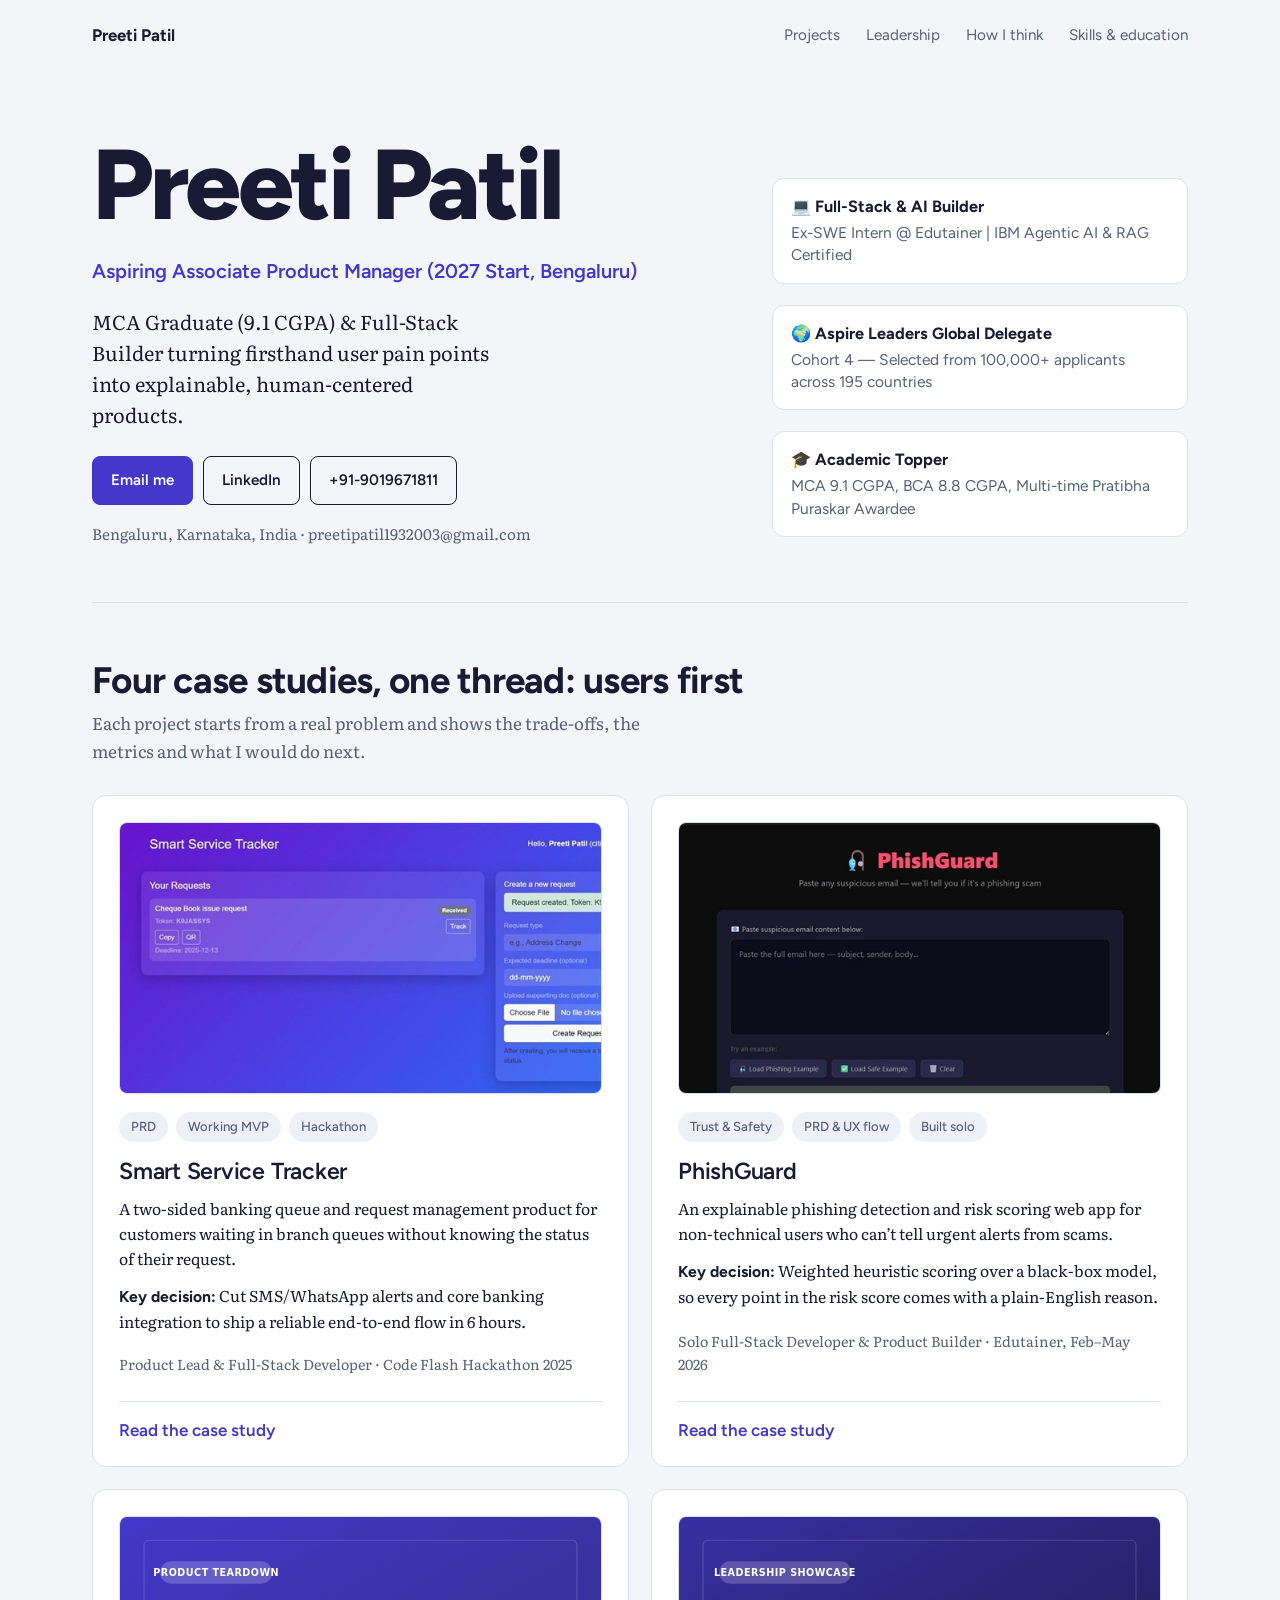
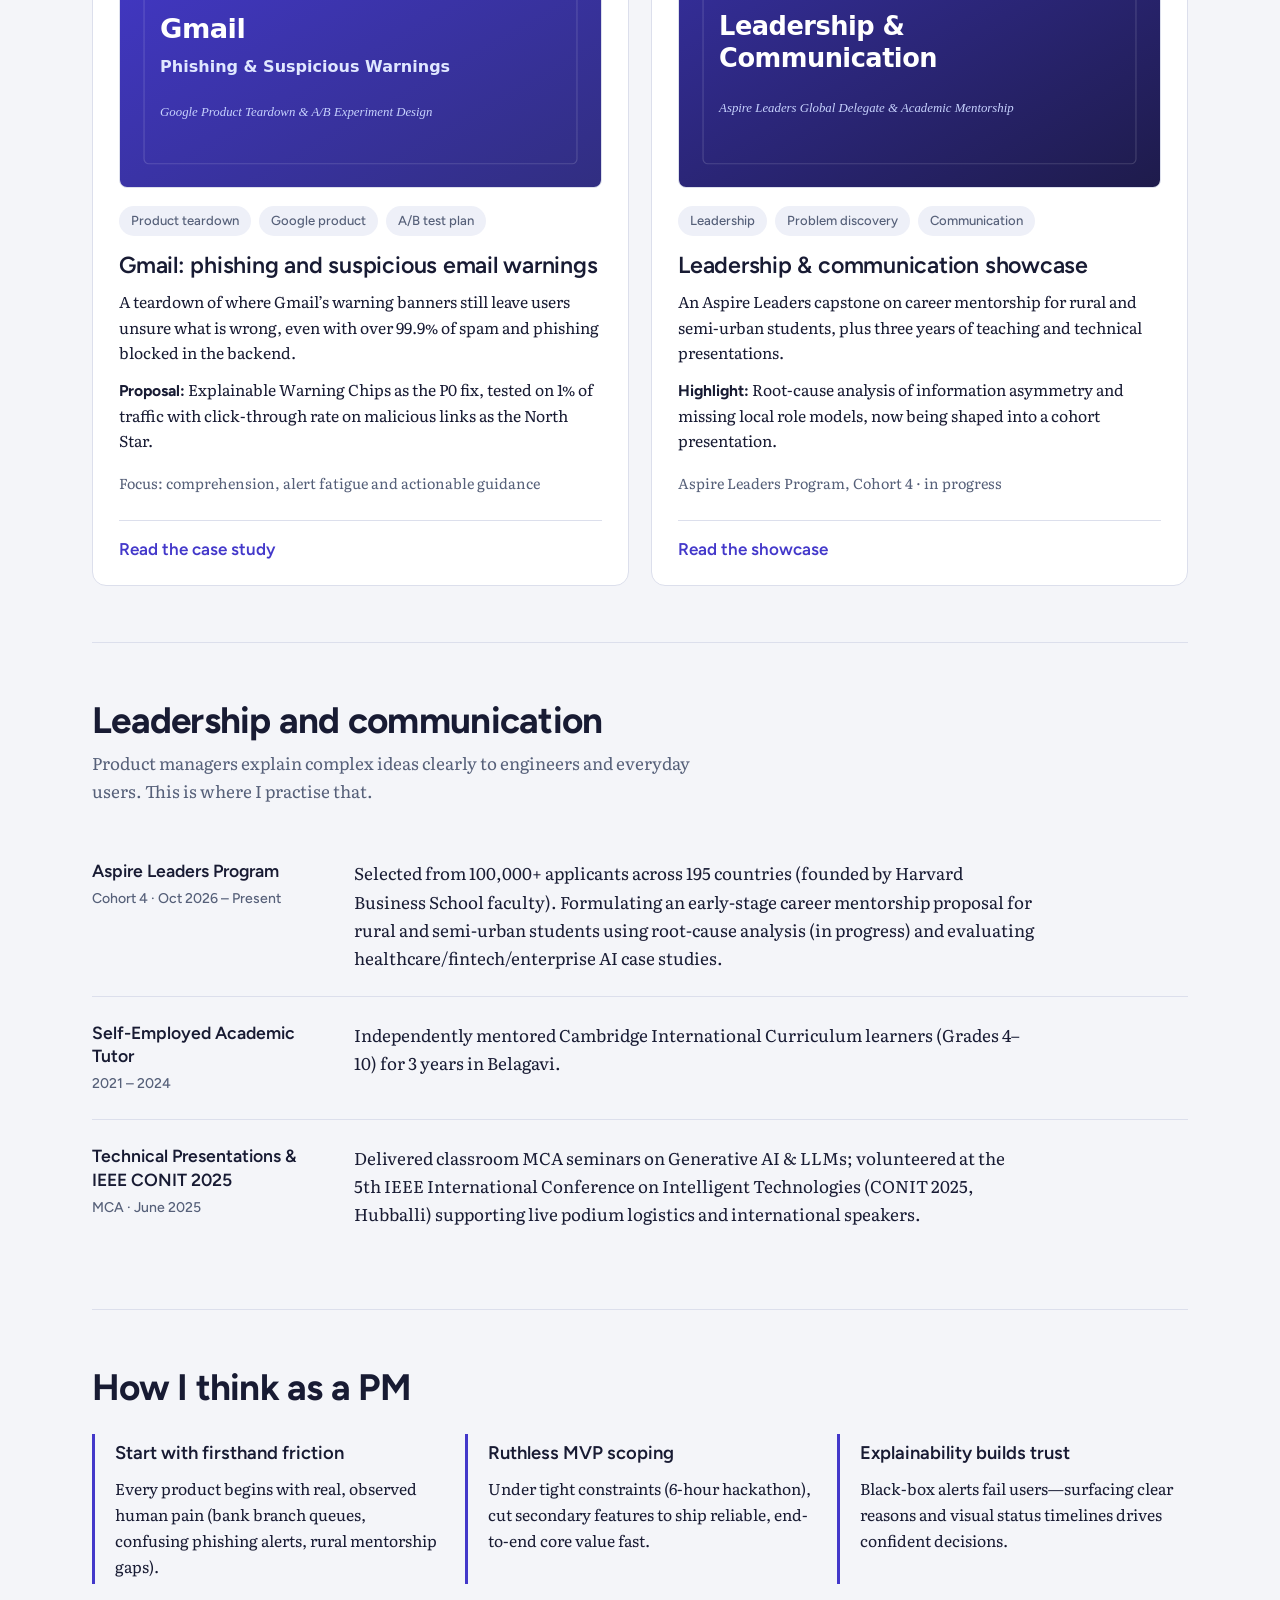
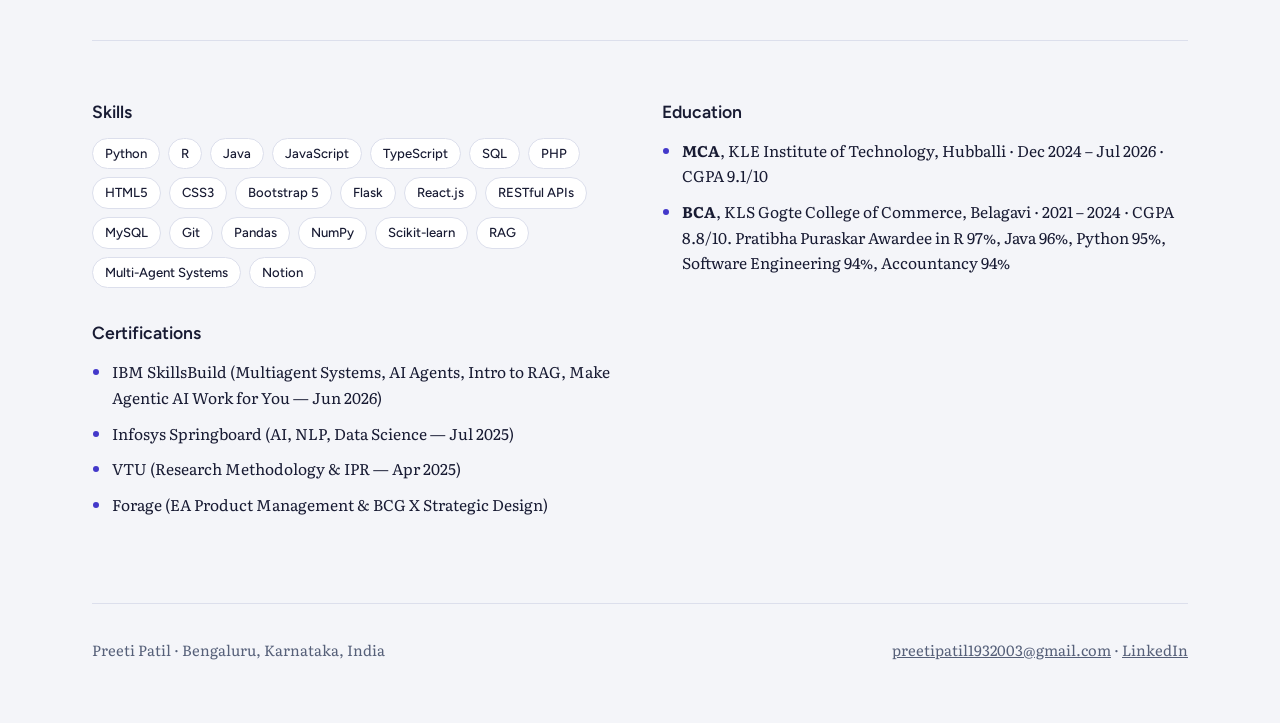
==== index.html @ bbb874c3 "Initial commit: Preeti Patil portfolio multi-page website" ====
<!DOCTYPE html>
<html lang="en">
<head>
<meta charset="utf-8">
<meta name="viewport" content="width=device-width, initial-scale=1, viewport-fit=cover">
<title>Preeti Patil | Associate Product Manager Portfolio</title>
<link rel="icon" type="image/svg+xml" href="favicon.svg">
<meta name="description" content="MCA Graduate (9.1 CGPA) &amp; Full-Stack Builder turning firsthand user pain points into explainable, human-centered products.">
<meta property="og:title" content="Preeti Patil | Associate Product Manager Portfolio">
<meta property="og:description" content="MCA Graduate (9.1 CGPA) &amp; Full-Stack Builder turning firsthand user pain points into explainable, human-centered products.">
<meta property="og:type" content="website">
<meta property="og:image" content="images/card-sst.jpg">
<meta name="twitter:card" content="summary_large_image">
<meta name="twitter:title" content="Preeti Patil | Associate Product Manager Portfolio">
<meta name="twitter:description" content="MCA Graduate (9.1 CGPA) &amp; Full-Stack Builder turning firsthand user pain points into explainable, human-centered products.">
<meta name="twitter:image" content="images/card-sst.jpg">
<link rel="preconnect" href="https://fonts.googleapis.com">
<link rel="preconnect" href="https://fonts.gstatic.com" crossorigin>
<link href="https://fonts.googleapis.com/css2?family=Figtree:wght@400;500;600;700;800&family=Literata:ital,opsz,wght@0,7..72,400;0,7..72,600;1,7..72,400&display=swap" rel="stylesheet">
<link rel="stylesheet" href="style.css">
</head>
<body>
<div class="w">
  <div class="bar">
    <b>Preeti Patil</b>
    <button class="menu-toggle" aria-label="Toggle navigation menu" aria-expanded="false">☰</button>
    <nav aria-label="Primary">
      <a href="#projects">Projects</a>
      <a href="#leadership">Leadership</a>
      <a href="#approach">How I think</a>
      <a href="#about">Skills &amp; education</a>
    </nav>
  </div>

  <header class="hero">
    <div>
      <h1>Preeti Patil</h1>
      <p class="role">Aspiring Associate Product Manager (2027 Start, Bengaluru)</p>
      <p class="vp">MCA Graduate (9.1 CGPA) &amp; Full-Stack Builder turning firsthand user pain points into explainable, human-centered products.</p>
      <div class="contact">
        <a class="btn main" href="mailto:preetipatil1932003@gmail.com">Email me</a>
        <a class="btn" href="https://www.linkedin.com/in/preetipatil193/" target="_blank" rel="noopener">LinkedIn</a>
        <a class="btn" href="tel:+919019671811">+91-9019671811</a>
      </div>
      <p class="loc">Bengaluru, Karnataka, India · preetipatil1932003@gmail.com</p>
    </div>
    <ul class="pills">
      <li class="pill"><b>💻 Full-Stack &amp; AI Builder</b><span>Ex-SWE Intern @ Edutainer | IBM Agentic AI &amp; RAG Certified</span></li>
      <li class="pill"><b>🌍 Aspire Leaders Global Delegate</b><span>Cohort 4 — Selected from 100,000+ applicants across 195 countries</span></li>
      <li class="pill"><b>🎓 Academic Topper</b><span>MCA 9.1 CGPA, BCA 8.8 CGPA, Multi-time Pratibha Puraskar Awardee</span></li>
    </ul>
  </header>

  <section id="projects">
    <h2>Four case studies, one thread: users first</h2>
    <p class="lede">Each project starts from a real problem and shows the trade-offs, the metrics and what I would do next.</p>
    <div class="grid">
      <a class="card" href="smart-service-tracker.html">
        <div class="card-thumb"><img src="images/card-sst.jpg" alt="Smart Service Tracker customer dashboard showing the request list and the create new request form" loading="lazy"></div>
        <div class="tags"><span class="chip">PRD</span><span class="chip">Working MVP</span><span class="chip">Hackathon</span></div>
        <h3>Smart Service Tracker</h3>
        <p>A two-sided banking queue and request management product for customers waiting in branch queues without knowing the status of their request.</p>
        <p><span class="k">Key decision:</span> Cut SMS/WhatsApp alerts and core banking integration to ship a reliable end-to-end flow in 6 hours.</p>
        <p class="meta">Product Lead &amp; Full-Stack Developer · Code Flash Hackathon 2025</p>
        <span class="go">Read the case study</span>
      </a>
      <a class="card" href="phishguard.html">
        <div class="card-thumb"><img src="images/card-phishguard.jpg" alt="PhishGuard with a phishing email pasted in" loading="lazy"></div>
        <div class="tags"><span class="chip">Trust &amp; Safety</span><span class="chip">PRD &amp; UX flow</span><span class="chip">Built solo</span></div>
        <h3>PhishGuard</h3>
        <p>An explainable phishing detection and risk scoring web app for non-technical users who can’t tell urgent alerts from scams.</p>
        <p><span class="k">Key decision:</span> Weighted heuristic scoring over a black-box model, so every point in the risk score comes with a plain-English reason.</p>
        <p class="meta">Solo Full-Stack Developer &amp; Product Builder · Edutainer, Feb–May 2026</p>
        <span class="go">Read the case study</span>
      </a>
      <a class="card" href="gmail-teardown.html">
        <div class="card-thumb"><img src="images/card-gmail.svg" alt="Gmail: phishing and suspicious email warnings" loading="lazy"></div>
        <div class="tags"><span class="chip">Product teardown</span><span class="chip">Google product</span><span class="chip">A/B test plan</span></div>
        <h3>Gmail: phishing and suspicious email warnings</h3>
        <p>A teardown of where Gmail’s warning banners still leave users unsure what is wrong, even with over 99.9% of spam and phishing blocked in the backend.</p>
        <p><span class="k">Proposal:</span> Explainable Warning Chips as the P0 fix, tested on 1% of traffic with click-through rate on malicious links as the North Star.</p>
        <p class="meta">Focus: comprehension, alert fatigue and actionable guidance</p>
        <span class="go">Read the case study</span>
      </a>
      <a class="card" href="leadership.html">
        <div class="card-thumb"><img src="images/card-leadership.svg" alt="Leadership &amp; communication showcase" loading="lazy"></div>
        <div class="tags"><span class="chip">Leadership</span><span class="chip">Problem discovery</span><span class="chip">Communication</span></div>
        <h3>Leadership &amp; communication showcase</h3>
        <p>An Aspire Leaders capstone on career mentorship for rural and semi-urban students, plus three years of teaching and technical presentations.</p>
        <p><span class="k">Highlight:</span> Root-cause analysis of information asymmetry and missing local role models, now being shaped into a cohort presentation.</p>
        <p class="meta">Aspire Leaders Program, Cohort 4 · in progress</p>
        <span class="go">Read the showcase</span>
      </a>
    </div>
  </section>

  <section id="leadership">
    <h2>Leadership and communication</h2>
    <p class="lede">Product managers explain complex ideas clearly to engineers and everyday users. This is where I practise that.</p>
    <div class="lead">
      <div><div><h3>Aspire Leaders Program</h3><small>Cohort 4 · Oct 2026 – Present</small></div>
        <p>Selected from 100,000+ applicants across 195 countries (founded by Harvard Business School faculty). Formulating an early-stage career mentorship proposal for rural and semi-urban students using root-cause analysis (in progress) and evaluating healthcare/fintech/enterprise AI case studies.</p></div>
      <div><div><h3>Self-Employed Academic Tutor</h3><small>2021 – 2024</small></div>
        <p>Independently mentored Cambridge International Curriculum learners (Grades 4–10) for 3 years in Belagavi.</p></div>
      <div><div><h3>Technical Presentations &amp; IEEE CONIT 2025</h3><small>MCA · June 2025</small></div>
        <p>Delivered classroom MCA seminars on Generative AI &amp; LLMs; volunteered at the 5th IEEE International Conference on Intelligent Technologies (CONIT 2025, Hubballi) supporting live podium logistics and international speakers.</p></div>
    </div>
  </section>

  <section id="approach">
    <h2>How I think as a PM</h2>
    <div class="three">
      <div><h3>Start with firsthand friction</h3><p>Every product begins with real, observed human pain (bank branch queues, confusing phishing alerts, rural mentorship gaps).</p></div>
      <div><h3>Ruthless MVP scoping</h3><p>Under tight constraints (6-hour hackathon), cut secondary features to ship reliable, end-to-end core value fast.</p></div>
      <div><h3>Explainability builds trust</h3><p>Black-box alerts fail users—surfacing clear reasons and visual status timelines drives confident decisions.</p></div>
    </div>
  </section>

  <section id="about">
    <div class="foot">
      <div>
        <h3>Skills</h3>
        <div class="chips">
          <span class="chip">Python</span><span class="chip">R</span><span class="chip">Java</span><span class="chip">JavaScript</span><span class="chip">TypeScript</span><span class="chip">SQL</span><span class="chip">PHP</span><span class="chip">HTML5</span><span class="chip">CSS3</span><span class="chip">Bootstrap 5</span><span class="chip">Flask</span><span class="chip">React.js</span><span class="chip">RESTful APIs</span><span class="chip">MySQL</span><span class="chip">Git</span><span class="chip">Pandas</span><span class="chip">NumPy</span><span class="chip">Scikit-learn</span><span class="chip">RAG</span><span class="chip">Multi-Agent Systems</span><span class="chip">Notion</span>
        </div>
        <h3>Certifications</h3>
        <ul>
          <li>IBM SkillsBuild (Multiagent Systems, AI Agents, Intro to RAG, Make Agentic AI Work for You — Jun 2026)</li>
          <li>Infosys Springboard (AI, NLP, Data Science — Jul 2025)</li>
          <li>VTU (Research Methodology &amp; IPR — Apr 2025)</li>
          <li>Forage (EA Product Management &amp; BCG X Strategic Design)</li>
        </ul>
      </div>
      <div>
        <h3>Education</h3>
        <ul>
          <li><b>MCA</b>, KLE Institute of Technology, Hubballi · Dec 2024 – Jul 2026 · CGPA 9.1/10</li>
          <li><b>BCA</b>, KLS Gogte College of Commerce, Belagavi · 2021 – 2024 · CGPA 8.8/10. Pratibha Puraskar Awardee in R 97%, Java 96%, Python 95%, Software Engineering 94%, Accountancy 94%</li>
        </ul>
      </div>
    </div>
  </section>

  <div class="end"><span>Preeti Patil · Bengaluru, Karnataka, India</span><span><a href="mailto:preetipatil1932003@gmail.com">preetipatil1932003@gmail.com</a> · <a href="https://www.linkedin.com/in/preetipatil193/" target="_blank" rel="noopener">LinkedIn</a></span></div>
</div>

<script src="script.js"></script>
</body>
</html>
---- style.css ----
/* ==========================================================================
   Preeti Patil - Portfolio Shared Stylesheet
   Fonts: Figtree (sans-serif) & Literata (serif)
   Themes: Light & Dark mode via CSS variables & prefers-color-scheme
   ========================================================================== */

:root {
  --bg: #F4F5F9;
  --surface: #FFFFFF;
  --ink: #181B33;
  --muted: #566079;
  --line: #DCDFEC;
  --accent: #4338CA;
  --accent-soft: #E8E7FA;
  --accent-ink: #FFFFFF;
  --chip: #EEF0F8;
  --ship: #0E7A4F;
  --cut: #9A5B00;
  box-sizing: border-box;
  padding-top: env(safe-area-inset-top, 0px);
  padding-bottom: env(safe-area-inset-bottom, 0px);
}

@media (prefers-color-scheme: dark) {
  :root:not([data-theme="light"]) {
    --bg: #11121B;
    --surface: #1A1C2A;
    --ink: #ECEDF6;
    --muted: #A3A9C2;
    --line: #2D3045;
    --accent: #A5A0FF;
    --accent-soft: #2A2850;
    --accent-ink: #14152A;
    --chip: #252738;
    --ship: #5BD6A0;
    --cut: #F0B25A;
    color-scheme: dark;
  }
}

:root[data-theme="dark"] {
  --bg: #11121B;
  --surface: #1A1C2A;
  --ink: #ECEDF6;
  --muted: #A3A9C2;
  --line: #2D3045;
  --accent: #A5A0FF;
  --accent-soft: #2A2850;
  --accent-ink: #14152A;
  --chip: #252738;
  --ship: #5BD6A0;
  --cut: #F0B25A;
  color-scheme: dark;
}

html {
  scroll-behavior: smooth;
  scroll-padding-top: calc(44px + env(safe-area-inset-top, 0px));
}

*, *::before, *::after {
  box-sizing: inherit;
}

body {
  margin: 0;
  background: var(--bg);
  color: var(--ink);
  font-family: Literata, Georgia, "Times New Roman", serif;
  font-size: 17px;
  line-height: 1.65;
}

a {
  color: var(--accent);
}

:focus-visible {
  outline: 3px solid var(--accent);
  outline-offset: 3px;
  border-radius: 4px;
}

h1, h2, h3, nav, .pill, .btn, .chip, .go, .k, .sans, .sans-label, .bar b, .top-bar b, .project-nav {
  font-family: Figtree, "Segoe UI", Helvetica, Arial, sans-serif;
}

/* ==========================================================================
   Home Page Layout (.w) & Case Study Layout (.wrap)
   ========================================================================== */
.w {
  max-width: 1160px;
  margin: 0 auto;
  padding: 0 32px;
}

.wrap {
  max-width: 1200px;
  margin: 0 auto;
  padding: 40px 36px 100px;
}

/* Top Navigation Bar */
.bar, .top-bar {
  display: flex;
  align-items: center;
  justify-content: space-between;
  gap: 16px;
  padding: 22px 0;
  position: relative;
}

.top-bar {
  border-bottom: 1px solid var(--line);
  margin-bottom: 34px;
  padding-bottom: 18px;
}

.bar b, .top-bar b {
  font-weight: 700;
  font-size: 1.05rem;
}

.bar b a, .top-bar b a {
  text-decoration: none;
  color: var(--ink);
}

.bar nav, .top-bar nav {
  display: flex;
  align-items: center;
  gap: 26px;
  font-size: .95rem;
}

.bar nav a, .top-bar nav a {
  text-decoration: none;
  color: var(--muted);
  transition: color .15s ease;
}

.bar nav a:hover, .top-bar nav a:hover {
  color: var(--ink);
}

.back-link {
  display: inline-flex;
  align-items: center;
  gap: 6px;
  color: var(--accent);
  text-decoration: none;
  font-weight: 600;
  font-size: .95rem;
  font-family: Figtree, "Segoe UI", Arial, sans-serif;
}

.back-link:hover {
  text-decoration: underline;
}

/* Mobile Hamburger Toggle */
.menu-toggle {
  display: none;
  background: transparent;
  border: 1px solid var(--line);
  border-radius: 8px;
  padding: 8px 12px;
  color: var(--ink);
  font-size: 1.2rem;
  cursor: pointer;
  line-height: 1;
  font-family: system-ui, sans-serif;
  align-items: center;
  justify-content: center;
}

.menu-toggle:hover {
  background: var(--surface);
  border-color: var(--accent);
}

/* Home Hero Section */
.hero {
  display: grid;
  grid-template-columns: minmax(0, 1.5fr) minmax(0, 1fr);
  gap: 56px;
  align-items: end;
  padding: 64px 0 56px;
}

.wrap .hero {
  grid-template-columns: minmax(0, 1.25fr) minmax(0, 1fr);
  gap: 48px;
  align-items: center;
  padding: 0 0 44px;
  border-bottom: 1px solid var(--line);
}

.wrap .hero .meta {
  margin: 0;
}

h1 {
  font-size: clamp(3rem, 8.4vw, 6.2rem);
  line-height: .98;
  letter-spacing: -.035em;
  margin: 0 0 22px;
  font-weight: 800;
}

.wrap h1 {
  font-size: clamp(2.1rem, 5vw, 3.4rem);
  line-height: 1.12;
  letter-spacing: -.02em;
  margin: 0 0 14px;
  font-weight: 700;
}

.role {
  font-family: Figtree, "Segoe UI", Arial, sans-serif;
  font-size: 1.25rem;
  font-weight: 600;
  color: var(--accent);
  margin: 0 0 18px;
}

.byline {
  color: var(--muted);
  margin: 0 0 30px;
  font-size: 1.02rem;
}

.sub {
  font-family: Figtree, "Segoe UI", Arial, sans-serif;
  font-size: 1.2rem;
  font-weight: 600;
  line-height: 1.4;
  margin: 0;
  color: var(--accent);
}

.vp {
  font-size: 1.25rem;
  line-height: 1.55;
  max-width: 34ch;
  margin: 0 0 26px;
}

.contact {
  display: flex;
  flex-wrap: wrap;
  gap: 10px;
}

.btn {
  display: inline-block;
  padding: 11px 18px;
  border-radius: 8px;
  font-weight: 600;
  font-size: .95rem;
  text-decoration: none;
  border: 1.5px solid var(--ink);
  color: var(--ink);
  transition: all .15s ease;
}

.btn:hover {
  background: var(--surface);
  border-color: var(--accent);
  color: var(--accent);
}

.btn.main {
  background: var(--accent);
  border-color: var(--accent);
  color: var(--accent-ink);
}

.btn.main:hover {
  opacity: 0.92;
  transform: translateY(-1px);
}

.loc {
  margin: 16px 0 0;
  color: var(--muted);
  font-size: .95rem;
}

.pills {
  display: grid;
  gap: 12px;
  margin: 0;
  padding: 0;
  list-style: none;
}

.pill {
  background: var(--surface);
  border: 1px solid var(--line);
  border-radius: 12px;
  padding: 16px 18px;
  font-size: .97rem;
  line-height: 1.45;
}

.pill b {
  display: block;
  font-size: 1.02rem;
  margin-bottom: 3px;
}

.pill span {
  color: var(--muted);
}

/* Metadata box */
.meta {
  background: var(--surface);
  border: 1px solid var(--line);
  border-left: 4px solid var(--accent);
  border-radius: 6px;
  padding: 6px 20px;
  margin: 0 0 20px;
}

.meta p {
  margin: 0;
  padding: 11px 0;
  border-bottom: 1px solid var(--line);
  font-size: .98rem;
  line-height: 1.55;
}

.meta p:last-child {
  border-bottom: 0;
}

.meta b {
  font-family: Figtree, "Segoe UI", Arial, sans-serif;
  font-weight: 600;
}

/* Sections */
section {
  padding: 56px 0;
  border-top: 1px solid var(--line);
}

.wrap section {
  margin-top: 54px;
  padding: 0;
  border-top: 0;
}

h2 {
  font-size: clamp(1.7rem, 3.4vw, 2.3rem);
  letter-spacing: -.02em;
  line-height: 1.15;
  margin: 0 0 8px;
  font-weight: 700;
}

.wrap h2 {
  font-size: 1.6rem;
  line-height: 1.25;
  letter-spacing: -.01em;
  margin: 0 0 14px;
  font-weight: 700;
}

h3 {
  font-size: 1.12rem;
  margin: 26px 0 8px;
  font-weight: 600;
}

p {
  margin: 0 0 14px;
}

ol, ul {
  padding-left: 22px;
  margin: 0 0 14px;
}

li {
  margin-bottom: 9px;
}

li::marker {
  color: var(--accent);
}

.lede {
  color: var(--muted);
  margin: 0 0 30px;
  max-width: 60ch;
}

/* Cards Grid on Home Page */
.grid {
  display: grid;
  grid-template-columns: 1fr 1fr;
  gap: 22px;
}

.card {
  display: flex;
  flex-direction: column;
  background: var(--surface);
  border: 1px solid var(--line);
  border-radius: 14px;
  padding: 26px 26px 22px;
  text-decoration: none;
  color: inherit;
  transition: border-color .2s, transform .2s, box-shadow .2s;
}

.card:hover {
  border-color: var(--accent);
  transform: translateY(-3px);
  box-shadow: 0 8px 24px rgba(67, 56, 202, 0.08);
}

.card-thumb {
  width: 100%;
  aspect-ratio: 16 / 9;
  border-radius: 8px;
  overflow: hidden;
  margin-bottom: 18px;
  border: 1px solid var(--line);
  background: var(--chip);
}

.card-thumb img {
  width: 100%;
  height: 100%;
  object-fit: cover;
  display: block;
  transition: transform .25s ease;
}

.card:hover .card-thumb img {
  transform: scale(1.02);
}

.tags {
  display: flex;
  flex-wrap: wrap;
  gap: 8px;
  margin: 0 0 16px;
}

.chip {
  background: var(--chip);
  border-radius: 999px;
  padding: 4px 12px;
  font-size: .82rem;
  font-weight: 500;
  color: var(--muted);
}

.card h3 {
  font-size: 1.45rem;
  line-height: 1.2;
  margin: 0 0 10px;
  letter-spacing: -.01em;
}

.card p {
  margin: 0 0 12px;
  font-size: .98rem;
  line-height: 1.6;
}

.k {
  font-weight: 700;
}

.card .meta {
  color: var(--muted);
  font-size: .9rem;
  margin-top: auto;
  padding-top: 6px;
  background: transparent;
  border: none;
  padding-left: 0;
  padding-right: 0;
}

.go {
  font-weight: 600;
  color: var(--accent);
  margin-top: 8px;
  border-top: 1px solid var(--line);
  padding-top: 14px;
  display: block;
}

.card:hover .go {
  text-decoration: underline;
}

/* Home Leadership Section */
.lead > div {
  display: grid;
  grid-template-columns: 230px minmax(0, 1fr);
  gap: 32px;
  padding: 24px 0;
  border-bottom: 1px solid var(--line);
}

.lead > div:last-child {
  border-bottom: 0;
}

.lead h3 {
  font-size: 1.1rem;
  margin: 0;
  line-height: 1.35;
}

.lead small {
  display: block;
  font-family: Figtree, "Segoe UI", Arial, sans-serif;
  color: var(--muted);
  font-size: .88rem;
  font-weight: 500;
  margin-top: 4px;
}

.lead p {
  margin: 0;
  max-width: 68ch;
}

/* Home "How I think" Section */
.three {
  display: grid;
  grid-template-columns: repeat(3, 1fr);
  gap: 22px;
  margin-top: 26px;
}

.three div {
  border-left: 3px solid var(--accent);
  padding: 4px 0 4px 20px;
}

.three h3 {
  font-size: 1.15rem;
  margin: 0 0 8px;
}

.three p {
  margin: 0;
  font-size: .98rem;
}

/* Home Footer & Skills */
.foot {
  display: grid;
  grid-template-columns: 1fr 1fr;
  gap: 44px;
}

.foot h3 {
  font-size: 1.1rem;
  margin: 0 0 12px;
}

.chips {
  display: flex;
  flex-wrap: wrap;
  gap: 8px;
  margin: 0 0 30px;
}

.chips .chip {
  background: var(--surface);
  border: 1px solid var(--line);
  color: var(--ink);
}

.foot ul {
  margin: 0 0 30px;
  padding-left: 20px;
}

.foot li {
  margin-bottom: 10px;
  font-size: .97rem;
}

.foot li::marker {
  color: var(--accent);
}

.end {
  padding: 34px 0 60px;
  border-top: 1px solid var(--line);
  color: var(--muted);
  font-size: .92rem;
  display: flex;
  flex-wrap: wrap;
  gap: 8px 24px;
  justify-content: space-between;
}

.end a {
  color: inherit;
}

/* ==========================================================================
   Case Study Specific Components (Rail, Personas, Tables, Figures)
   ========================================================================== */
.layout {
  display: grid;
  grid-template-columns: 210px minmax(0, 1fr);
  gap: 56px;
  margin-top: 20px;
}

.rail {
  position: sticky;
  top: calc(28px + env(safe-area-inset-top, 0px));
  align-self: start;
  padding-top: 34px;
  font-family: Figtree, "Segoe UI", Arial, sans-serif;
  font-size: .93rem;
}

.rail a {
  display: block;
  color: var(--muted);
  text-decoration: none;
  padding: 8px 0 8px 16px;
  border-left: 2px solid var(--line);
  line-height: 1.35;
  transition: all .15s ease;
}

.rail a:hover {
  color: var(--ink);
}

.rail a.on {
  color: var(--accent);
  border-left-color: var(--accent);
  font-weight: 600;
}

.content {
  max-width: 860px;
}

.content section:first-child {
  margin-top: 34px;
}

.personas {
  display: grid;
  grid-template-columns: 1fr 1fr;
  gap: 20px;
  margin: 18px 0;
}

.personas .persona {
  margin: 0;
}

.persona {
  background: var(--surface);
  border: 1px solid var(--line);
  border-radius: 6px;
  padding: 4px 22px 10px;
  margin: 18px 0;
}

.persona h3 {
  margin-top: 18px;
}

code {
  font-family: ui-monospace, SFMono-Regular, Menlo, Consolas, monospace;
  font-size: .84em;
  background: var(--chip);
  padding: 2px 7px;
  border-radius: 4px;
  color: var(--accent);
}

.scroll {
  overflow-x: auto;
  border: 1px solid var(--line);
  border-radius: 6px;
  background: var(--surface);
  margin: 16px 0;
}

table {
  border-collapse: collapse;
  width: 100%;
  min-width: 640px;
  font-size: .93rem;
  line-height: 1.5;
}

th, td {
  text-align: left;
  padding: 12px 14px;
  border-bottom: 1px solid var(--line);
  vertical-align: top;
}

th {
  font-family: Figtree, "Segoe UI", Arial, sans-serif;
  font-weight: 600;
  background: var(--chip);
}

tr:last-child td {
  border-bottom: 0;
}

td:first-child {
  font-weight: 600;
  font-family: Figtree, "Segoe UI", Arial, sans-serif;
}

.shipped {
  color: var(--ship);
  font-weight: 600;
}

.cut {
  color: var(--cut);
  font-weight: 600;
}

figure {
  margin: 26px 0 8px;
}

figure img {
  width: 100%;
  height: auto;
  display: block;
  border-radius: 8px;
  border: 1px solid var(--line);
  cursor: zoom-in;
  transition: transform .2s ease, box-shadow .2s ease;
}

figure img:hover {
  box-shadow: 0 4px 16px rgba(67, 56, 202, 0.12);
}

figcaption {
  font-size: .97rem;
  margin-top: 12px;
}

figcaption em {
  color: var(--accent);
  font-style: italic;
  font-weight: 600;
}

.screen h3 {
  margin-top: 40px;
}

.figs {
  display: grid;
  gap: 14px;
}

.figs figure {
  margin: 0;
}

.fl {
  font-size: .95rem;
  margin: 10px 0 0;
}

.fr {
  margin: 6px 0 0;
  padding-left: 20px;
}

.photo {
  max-width: 420px;
}

/* ==========================================================================
   Thin Reading Progress Bar
   ========================================================================== */
#reading-progress {
  position: fixed;
  top: 0;
  left: 0;
  height: 3px;
  background: var(--accent);
  width: 0%;
  z-index: 99999;
  transition: width 0.08s ease-out;
}

/* ==========================================================================
   Previous & Next Project Navigation
   ========================================================================== */
.project-nav {
  margin-top: 72px;
  padding-top: 36px;
  border-top: 1px solid var(--line);
  display: grid;
  grid-template-columns: 1fr auto 1fr;
  align-items: center;
  gap: 16px;
}

.project-nav-item {
  display: flex;
  flex-direction: column;
  text-decoration: none;
  color: inherit;
  padding: 12px 16px;
  border-radius: 8px;
  border: 1px solid transparent;
  transition: all .15s ease;
}

.project-nav-item:hover {
  background: var(--surface);
  border-color: var(--line);
}

.project-nav-item.next {
  text-align: right;
  grid-column: 3;
}

.project-nav-item.prev {
  text-align: left;
  grid-column: 1;
}

.project-nav-label {
  font-size: .82rem;
  color: var(--muted);
  text-transform: uppercase;
  letter-spacing: .05em;
  font-weight: 600;
  margin-bottom: 4px;
}

.project-nav-title {
  font-size: 1rem;
  font-weight: 600;
  color: var(--accent);
}

.project-nav-all {
  grid-column: 2;
  text-decoration: none;
  color: var(--muted);
  font-size: .9rem;
  padding: 8px 14px;
  border: 1px solid var(--line);
  border-radius: 6px;
  background: var(--surface);
  white-space: nowrap;
}

.project-nav-all:hover {
  color: var(--ink);
  border-color: var(--accent);
}

/* ==========================================================================
   Image Lightbox Modal
   ========================================================================== */
.lightbox-modal {
  display: none;
  position: fixed;
  top: 0;
  left: 0;
  width: 100vw;
  height: 100vh;
  background: rgba(10, 11, 18, 0.92);
  z-index: 100000;
  backdrop-filter: blur(4px);
  padding: 24px;
  justify-content: center;
  align-items: center;
  flex-direction: column;
  cursor: zoom-out;
  opacity: 0;
  transition: opacity .2s ease;
}

.lightbox-modal.active {
  display: flex;
  opacity: 1;
}

.lightbox-content {
  position: relative;
  max-width: 92vw;
  max-height: 88vh;
  display: flex;
  flex-direction: column;
  align-items: center;
  cursor: default;
}

.lightbox-img {
  max-width: 100%;
  max-height: 80vh;
  object-fit: contain;
  border-radius: 6px;
  box-shadow: 0 10px 40px rgba(0, 0, 0, 0.5);
}

.lightbox-caption {
  margin-top: 14px;
  color: #ECEDF6;
  font-family: Literata, Georgia, serif;
  font-size: .95rem;
  text-align: center;
  max-width: 700px;
  line-height: 1.45;
}

.lightbox-close {
  position: absolute;
  top: 18px;
  right: 24px;
  background: rgba(255, 255, 255, 0.15);
  border: none;
  color: #FFFFFF;
  font-size: 28px;
  line-height: 1;
  width: 44px;
  height: 44px;
  border-radius: 50%;
  cursor: pointer;
  display: flex;
  align-items: center;
  justify-content: center;
  transition: background .15s ease;
  font-family: system-ui, sans-serif;
}

.lightbox-close:hover {
  background: rgba(255, 255, 255, 0.3);
}

/* ==========================================================================
   Responsive Breakpoints & Mobile Nav
   ========================================================================== */
@media (max-width: 980px) {
  .wrap .hero {
    grid-template-columns: 1fr;
    gap: 28px;
  }
  .layout {
    grid-template-columns: 1fr;
  }
  .rail {
    display: none;
  }
  .personas {
    grid-template-columns: 1fr;
  }
}

@media (max-width: 900px) {
  .hero {
    grid-template-columns: 1fr;
    gap: 34px;
    padding-top: 40px;
  }
  .grid, .three, .foot {
    grid-template-columns: 1fr;
  }
  .lead > div {
    grid-template-columns: 1fr;
    gap: 8px;
  }
  .menu-toggle {
    display: inline-flex;
  }
  .bar nav {
    display: none;
    position: absolute;
    top: 100%;
    right: 0;
    left: 0;
    background: var(--surface);
    border: 1px solid var(--line);
    border-radius: 12px;
    padding: 16px;
    flex-direction: column;
    gap: 14px;
    box-shadow: 0 10px 30px rgba(0, 0, 0, 0.1);
    z-index: 1000;
  }
  .bar nav.mobile-open {
    display: flex;
  }
  .bar nav a {
    padding: 8px 12px;
    border-radius: 6px;
  }
  .bar nav a:hover {
    background: var(--chip);
  }
  .project-nav {
    grid-template-columns: 1fr 1fr;
    gap: 12px;
  }
  .project-nav-all {
    grid-column: 1 / -1;
    text-align: center;
    order: 3;
    margin-top: 8px;
  }
}

@media (max-width: 520px) {
  body {
    font-size: 16px;
  }
  .w {
    padding: 0 20px;
  }
  .wrap {
    padding: 24px 20px 80px;
  }
  .btn {
    padding: 10px 14px;
    font-size: .9rem;
  }
  .project-nav {
    grid-template-columns: 1fr;
  }
  .project-nav-item.next {
    grid-column: 1;
    text-align: left;
  }
}

@media (prefers-reduced-motion: reduce) {
  * {
    transition: none !important;
    scroll-behavior: auto !important;
  }
}
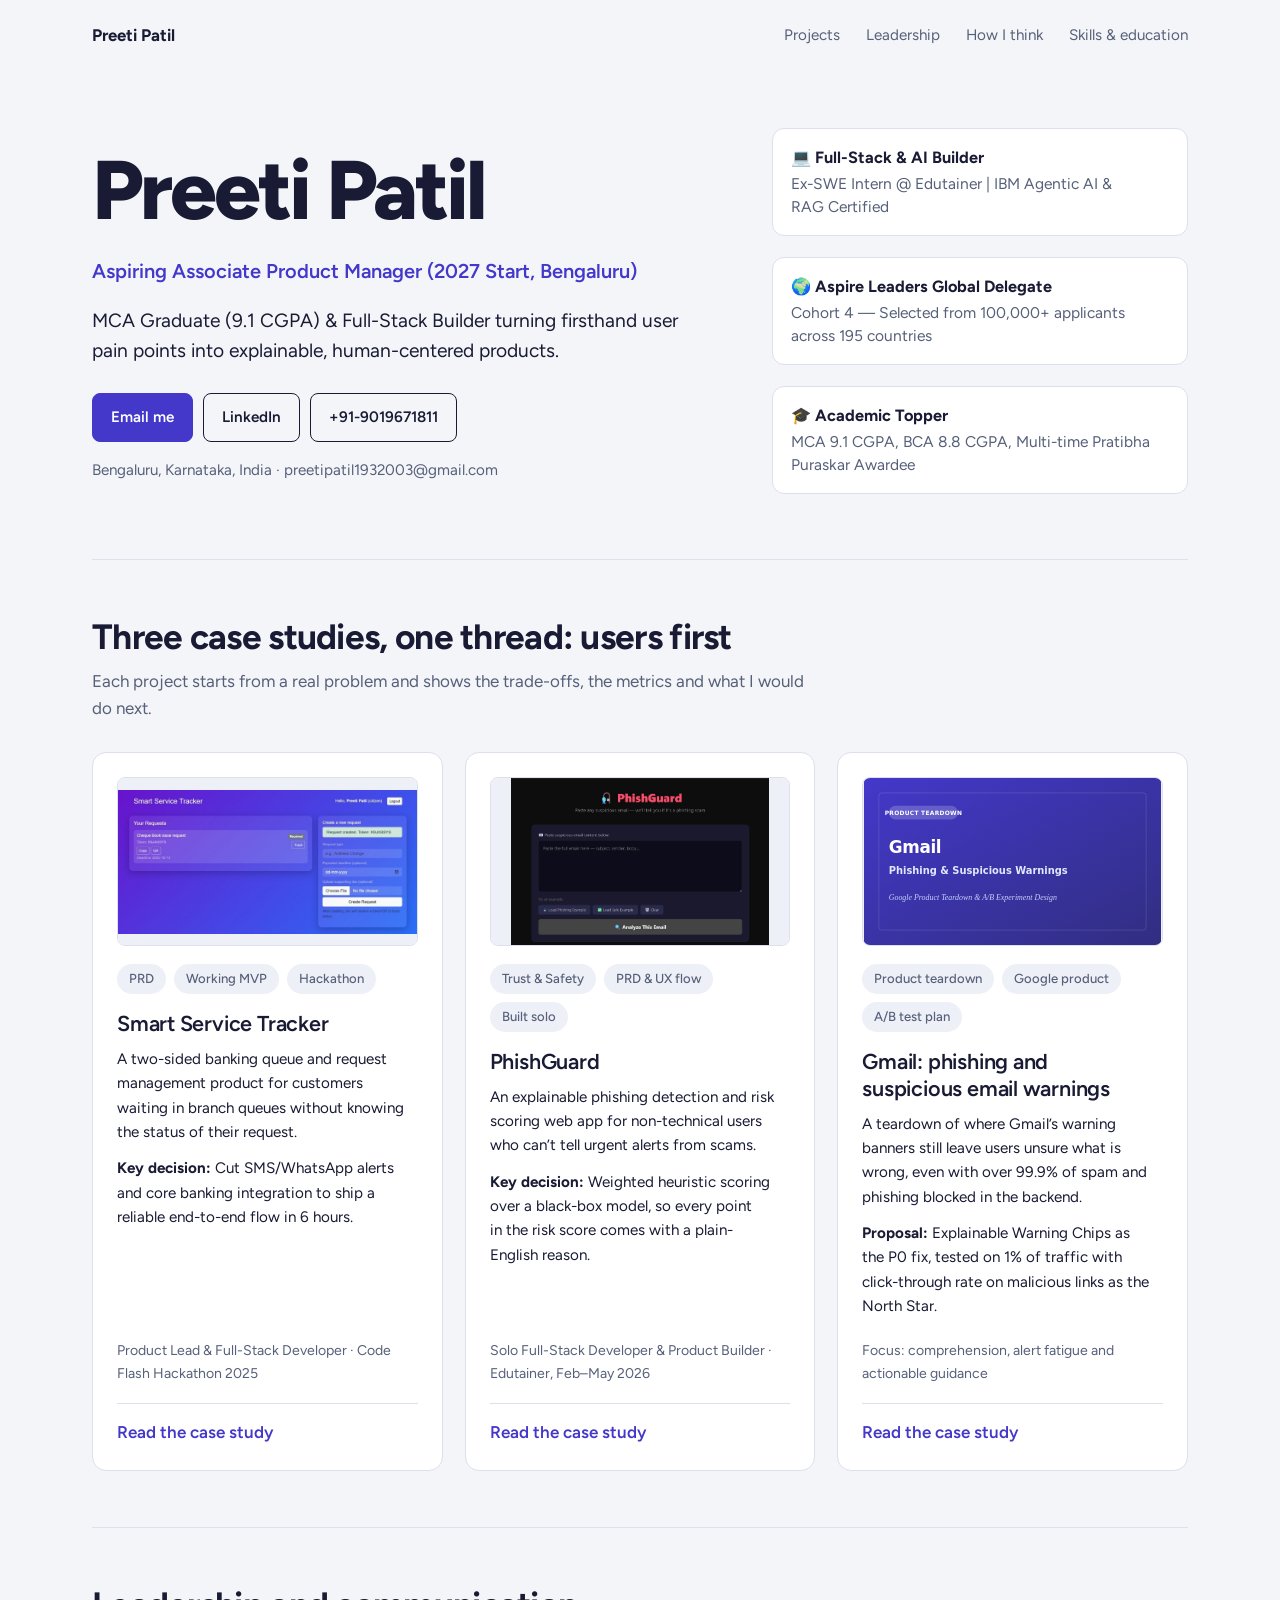
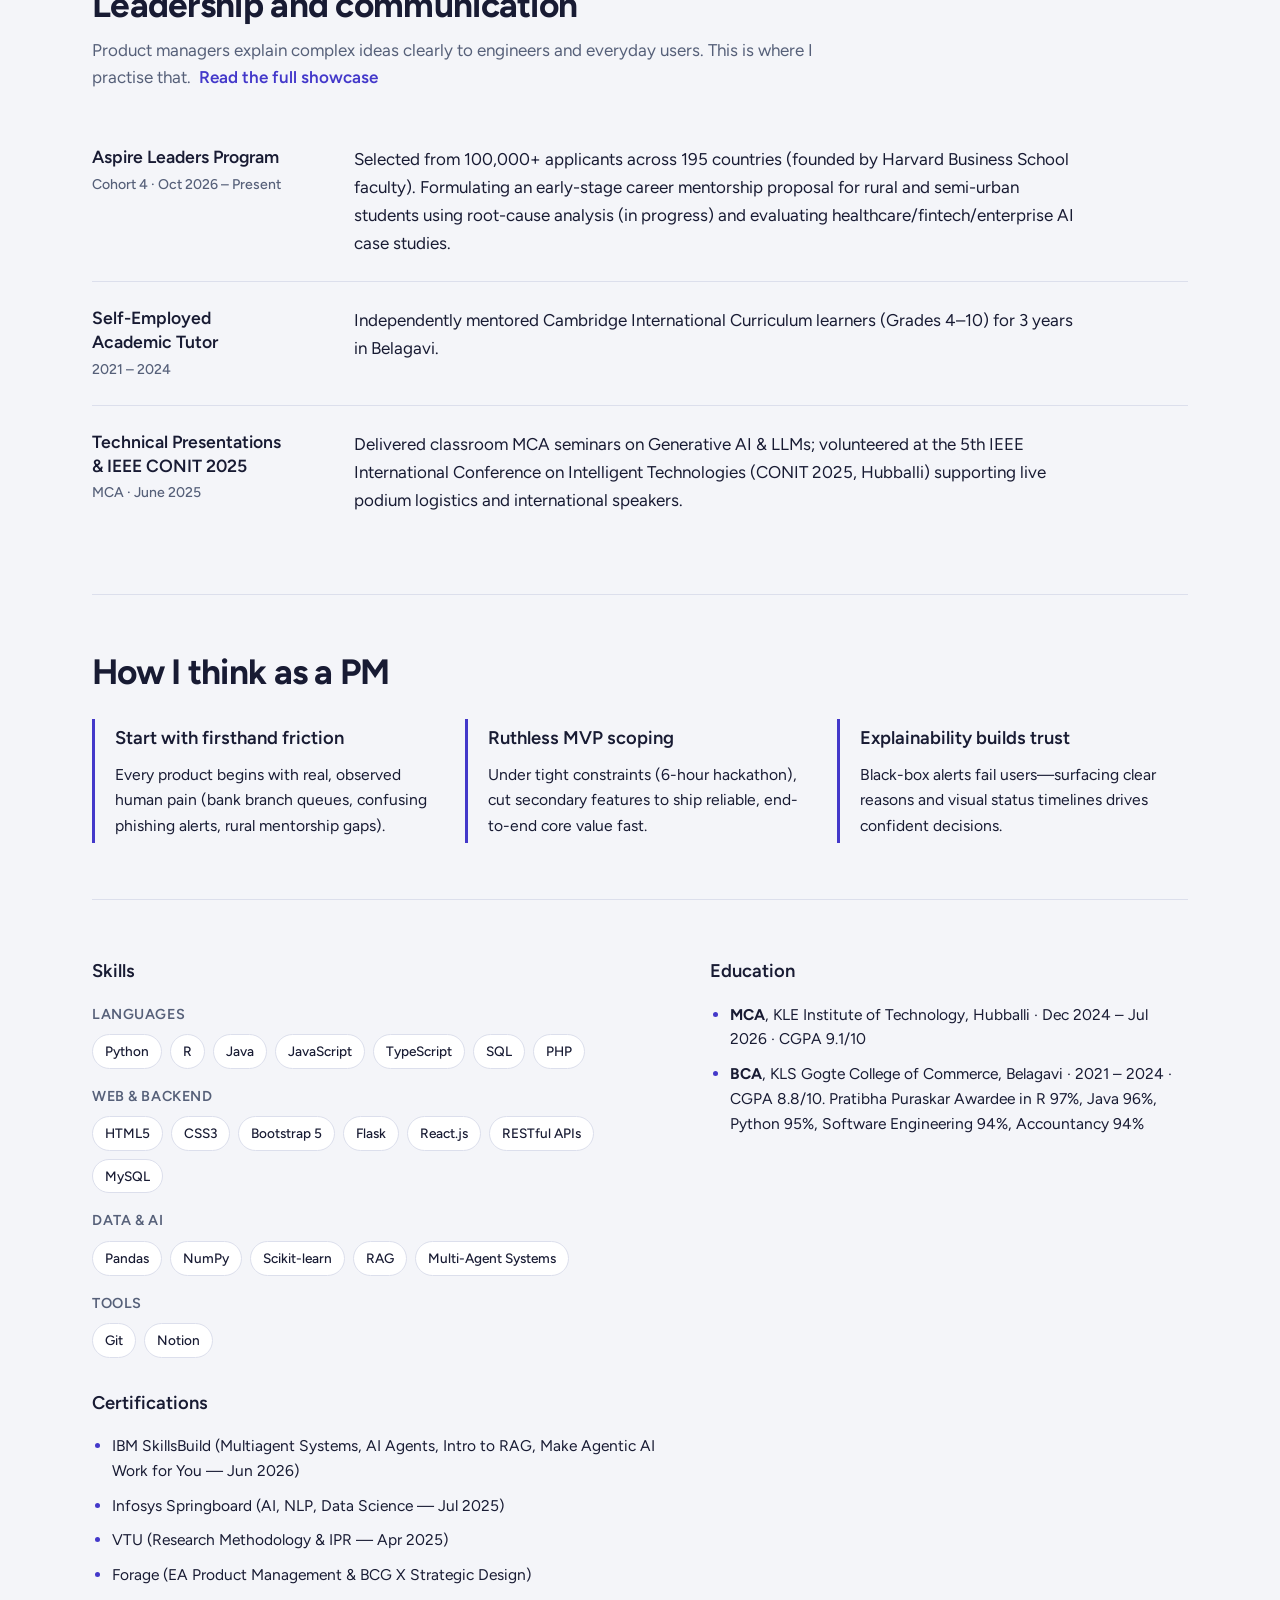
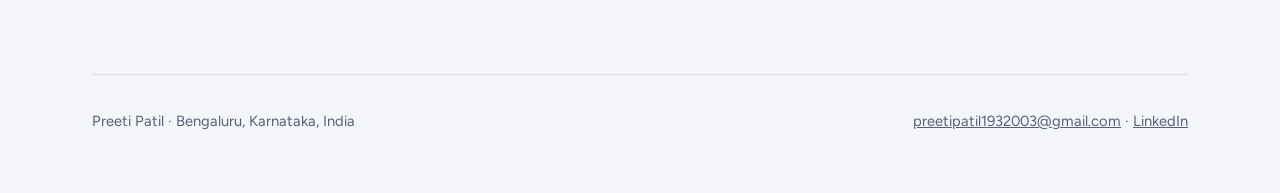
==== commit e5613430: "Update typography, cards and mobile layout" ====
--- a/index.html
+++ b/index.html
@@ -9,20 +9,20 @@
 <meta property="og:title" content="Preeti Patil | Associate Product Manager Portfolio">
 <meta property="og:description" content="MCA Graduate (9.1 CGPA) &amp; Full-Stack Builder turning firsthand user pain points into explainable, human-centered products.">
 <meta property="og:type" content="website">
-<meta property="og:image" content="images/card-sst.jpg">
+<meta property="og:image" content="https://preetipatil317.github.io/portfolio/images/card-sst.jpg">
 <meta name="twitter:card" content="summary_large_image">
 <meta name="twitter:title" content="Preeti Patil | Associate Product Manager Portfolio">
 <meta name="twitter:description" content="MCA Graduate (9.1 CGPA) &amp; Full-Stack Builder turning firsthand user pain points into explainable, human-centered products.">
-<meta name="twitter:image" content="images/card-sst.jpg">
+<meta name="twitter:image" content="https://preetipatil317.github.io/portfolio/images/card-sst.jpg">
 <link rel="preconnect" href="https://fonts.googleapis.com">
 <link rel="preconnect" href="https://fonts.gstatic.com" crossorigin>
-<link href="https://fonts.googleapis.com/css2?family=Figtree:wght@400;500;600;700;800&family=Literata:ital,opsz,wght@0,7..72,400;0,7..72,600;1,7..72,400&display=swap" rel="stylesheet">
+<link href="https://fonts.googleapis.com/css2?family=Figtree:wght@400;500;600;700;800&display=swap" rel="stylesheet">
 <link rel="stylesheet" href="style.css">
 </head>
 <body>
 <div class="w">
   <div class="bar">
-    <b>Preeti Patil</b>
+    <b><a href="index.html">Preeti Patil</a></b>
     <button class="menu-toggle" aria-label="Toggle navigation menu" aria-expanded="false">☰</button>
     <nav aria-label="Primary">
       <a href="#projects">Projects</a>
@@ -52,11 +52,11 @@
   </header>
 
   <section id="projects">
-    <h2>Four case studies, one thread: users first</h2>
+    <h2>Three case studies, one thread: users first</h2>
     <p class="lede">Each project starts from a real problem and shows the trade-offs, the metrics and what I would do next.</p>
     <div class="grid">
       <a class="card" href="smart-service-tracker.html">
-        <div class="card-thumb"><img src="images/card-sst.jpg" alt="Smart Service Tracker customer dashboard showing the request list and the create new request form" loading="lazy"></div>
+        <div class="card-thumb"><img src="images/sst-screen-1-intake.jpg" alt="Smart Service Tracker customer dashboard showing the request list and the create new request form" loading="lazy"></div>
         <div class="tags"><span class="chip">PRD</span><span class="chip">Working MVP</span><span class="chip">Hackathon</span></div>
         <h3>Smart Service Tracker</h3>
         <p>A two-sided banking queue and request management product for customers waiting in branch queues without knowing the status of their request.</p>
@@ -65,7 +65,7 @@
         <span class="go">Read the case study</span>
       </a>
       <a class="card" href="phishguard.html">
-        <div class="card-thumb"><img src="images/card-phishguard.jpg" alt="PhishGuard with a phishing email pasted in" loading="lazy"></div>
+        <div class="card-thumb"><img src="images/pg-screen-1-input.jpg" alt="PhishGuard with a phishing email pasted in" loading="lazy"></div>
         <div class="tags"><span class="chip">Trust &amp; Safety</span><span class="chip">PRD &amp; UX flow</span><span class="chip">Built solo</span></div>
         <h3>PhishGuard</h3>
         <p>An explainable phishing detection and risk scoring web app for non-technical users who can’t tell urgent alerts from scams.</p>
@@ -82,21 +82,12 @@
         <p class="meta">Focus: comprehension, alert fatigue and actionable guidance</p>
         <span class="go">Read the case study</span>
       </a>
-      <a class="card" href="leadership.html">
-        <div class="card-thumb"><img src="images/card-leadership.svg" alt="Leadership &amp; communication showcase" loading="lazy"></div>
-        <div class="tags"><span class="chip">Leadership</span><span class="chip">Problem discovery</span><span class="chip">Communication</span></div>
-        <h3>Leadership &amp; communication showcase</h3>
-        <p>An Aspire Leaders capstone on career mentorship for rural and semi-urban students, plus three years of teaching and technical presentations.</p>
-        <p><span class="k">Highlight:</span> Root-cause analysis of information asymmetry and missing local role models, now being shaped into a cohort presentation.</p>
-        <p class="meta">Aspire Leaders Program, Cohort 4 · in progress</p>
-        <span class="go">Read the showcase</span>
-      </a>
     </div>
   </section>
 
   <section id="leadership">
     <h2>Leadership and communication</h2>
-    <p class="lede">Product managers explain complex ideas clearly to engineers and everyday users. This is where I practise that.</p>
+    <p class="lede">Product managers explain complex ideas clearly to engineers and everyday users. This is where I practise that. <a href="leadership.html" class="lead-link">Read the full showcase</a></p>
     <div class="lead">
       <div><div><h3>Aspire Leaders Program</h3><small>Cohort 4 · Oct 2026 – Present</small></div>
         <p>Selected from 100,000+ applicants across 195 countries (founded by Harvard Business School faculty). Formulating an early-stage career mentorship proposal for rural and semi-urban students using root-cause analysis (in progress) and evaluating healthcare/fintech/enterprise AI case studies.</p></div>
@@ -120,8 +111,31 @@
     <div class="foot">
       <div>
         <h3>Skills</h3>
-        <div class="chips">
-          <span class="chip">Python</span><span class="chip">R</span><span class="chip">Java</span><span class="chip">JavaScript</span><span class="chip">TypeScript</span><span class="chip">SQL</span><span class="chip">PHP</span><span class="chip">HTML5</span><span class="chip">CSS3</span><span class="chip">Bootstrap 5</span><span class="chip">Flask</span><span class="chip">React.js</span><span class="chip">RESTful APIs</span><span class="chip">MySQL</span><span class="chip">Git</span><span class="chip">Pandas</span><span class="chip">NumPy</span><span class="chip">Scikit-learn</span><span class="chip">RAG</span><span class="chip">Multi-Agent Systems</span><span class="chip">Notion</span>
+        <div class="skills-groups">
+          <div class="skill-group">
+            <h4 class="skill-heading">Languages</h4>
+            <div class="chips">
+              <span class="chip">Python</span><span class="chip">R</span><span class="chip">Java</span><span class="chip">JavaScript</span><span class="chip">TypeScript</span><span class="chip">SQL</span><span class="chip">PHP</span>
+            </div>
+          </div>
+          <div class="skill-group">
+            <h4 class="skill-heading">Web &amp; Backend</h4>
+            <div class="chips">
+              <span class="chip">HTML5</span><span class="chip">CSS3</span><span class="chip">Bootstrap 5</span><span class="chip">Flask</span><span class="chip">React.js</span><span class="chip">RESTful APIs</span><span class="chip">MySQL</span>
+            </div>
+          </div>
+          <div class="skill-group">
+            <h4 class="skill-heading">Data &amp; AI</h4>
+            <div class="chips">
+              <span class="chip">Pandas</span><span class="chip">NumPy</span><span class="chip">Scikit-learn</span><span class="chip">RAG</span><span class="chip">Multi-Agent Systems</span>
+            </div>
+          </div>
+          <div class="skill-group">
+            <h4 class="skill-heading">Tools</h4>
+            <div class="chips">
+              <span class="chip">Git</span><span class="chip">Notion</span>
+            </div>
+          </div>
         </div>
         <h3>Certifications</h3>
         <ul>
--- a/style.css
+++ b/style.css
@@ -1,6 +1,6 @@
 /* ==========================================================================
    Preeti Patil - Portfolio Shared Stylesheet
-   Fonts: Figtree (sans-serif) & Literata (serif)
+   Typography: Figtree for all text (headings, body, UI). Monospace for code chips.
    Themes: Light & Dark mode via CSS variables & prefers-color-scheme
    ========================================================================== */
 
@@ -56,6 +56,8 @@
 html {
   scroll-behavior: smooth;
   scroll-padding-top: calc(44px + env(safe-area-inset-top, 0px));
+  max-width: 100%;
+  overflow-x: hidden;
 }
 
 *, *::before, *::after {
@@ -66,9 +68,13 @@
   margin: 0;
   background: var(--bg);
   color: var(--ink);
-  font-family: Literata, Georgia, "Times New Roman", serif;
+  font-family: Figtree, -apple-system, BlinkMacSystemFont, "Segoe UI", Roboto, Helvetica, Arial, sans-serif;
   font-size: 17px;
   line-height: 1.65;
+  text-align: left;
+  max-width: 100%;
+  overflow-x: hidden;
+  -webkit-text-size-adjust: 100%;
 }
 
 a {
@@ -81,81 +87,88 @@
   border-radius: 4px;
 }
 
-h1, h2, h3, nav, .pill, .btn, .chip, .go, .k, .sans, .sans-label, .bar b, .top-bar b, .project-nav {
-  font-family: Figtree, "Segoe UI", Helvetica, Arial, sans-serif;
+h1, h2, h3, h4, nav, .pill, .btn, .chip, .go, .k, .sans, .sans-label, .bar b, .top-bar b, .project-nav, .meta b, th, td:first-child {
+  font-family: Figtree, -apple-system, BlinkMacSystemFont, "Segoe UI", Roboto, Helvetica, Arial, sans-serif;
+}
+
+h1, h2, h3, h4 {
+  text-wrap: balance;
+  text-align: left;
+}
+
+p, li, figcaption, .fl, .lede, .vp {
+  text-wrap: pretty;
+  text-align: left;
+}
+
+p {
+  max-width: 70ch;
+  margin: 0 0 14px;
+  overflow-wrap: break-word;
 }
 
 /* ==========================================================================
-   Home Page Layout (.w) & Case Study Layout (.wrap)
+   Page Containers & Common Layout
    ========================================================================== */
 .w {
   max-width: 1160px;
   margin: 0 auto;
   padding: 0 32px;
+  min-width: 0;
+  box-sizing: border-box;
 }
 
 .wrap {
-  max-width: 1200px;
+  max-width: 1160px;
   margin: 0 auto;
-  padding: 40px 36px 100px;
-}
-
-/* Top Navigation Bar */
-.bar, .top-bar {
+  padding: 0 32px 100px;
+  min-width: 0;
+  box-sizing: border-box;
+}
+
+/* Top Navigation Bar - Identical Across All Pages */
+.bar {
   display: flex;
   align-items: center;
   justify-content: space-between;
   gap: 16px;
   padding: 22px 0;
   position: relative;
-}
-
-.top-bar {
+  min-width: 0;
+}
+
+.case-study-bar {
   border-bottom: 1px solid var(--line);
   margin-bottom: 34px;
-  padding-bottom: 18px;
-}
-
-.bar b, .top-bar b {
+}
+
+.bar b {
   font-weight: 700;
   font-size: 1.05rem;
-}
-
-.bar b a, .top-bar b a {
+  white-space: nowrap;
+}
+
+.bar b a {
   text-decoration: none;
   color: var(--ink);
 }
 
-.bar nav, .top-bar nav {
+.bar nav {
   display: flex;
   align-items: center;
   gap: 26px;
   font-size: .95rem;
 }
 
-.bar nav a, .top-bar nav a {
+.bar nav a {
   text-decoration: none;
   color: var(--muted);
   transition: color .15s ease;
-}
-
-.bar nav a:hover, .top-bar nav a:hover {
+  white-space: nowrap;
+}
+
+.bar nav a:hover {
   color: var(--ink);
-}
-
-.back-link {
-  display: inline-flex;
-  align-items: center;
-  gap: 6px;
-  color: var(--accent);
-  text-decoration: none;
-  font-weight: 600;
-  font-size: .95rem;
-  font-family: Figtree, "Segoe UI", Arial, sans-serif;
-}
-
-.back-link:hover {
-  text-decoration: underline;
 }
 
 /* Mobile Hamburger Toggle */
@@ -169,7 +182,7 @@
   font-size: 1.2rem;
   cursor: pointer;
   line-height: 1;
-  font-family: system-ui, sans-serif;
+  font-family: inherit;
   align-items: center;
   justify-content: center;
 }
@@ -179,13 +192,14 @@
   border-color: var(--accent);
 }
 
-/* Home Hero Section */
+/* Hero Section */
 .hero {
   display: grid;
   grid-template-columns: minmax(0, 1.5fr) minmax(0, 1fr);
   gap: 56px;
-  align-items: end;
-  padding: 64px 0 56px;
+  align-items: center; /* Vertically centered */
+  padding: 56px 0 56px;
+  min-width: 0;
 }
 
 .wrap .hero {
@@ -201,23 +215,23 @@
 }
 
 h1 {
-  font-size: clamp(3rem, 8.4vw, 6.2rem);
-  line-height: .98;
+  font-size: clamp(2.4rem, 6.5vw, 5.2rem);
+  line-height: 1.05;
   letter-spacing: -.035em;
-  margin: 0 0 22px;
+  margin: 0 0 20px;
   font-weight: 800;
+  overflow-wrap: break-word;
 }
 
 .wrap h1 {
-  font-size: clamp(2.1rem, 5vw, 3.4rem);
-  line-height: 1.12;
+  font-size: clamp(2rem, 4.5vw, 3.2rem);
+  line-height: 1.15;
   letter-spacing: -.02em;
   margin: 0 0 14px;
   font-weight: 700;
 }
 
 .role {
-  font-family: Figtree, "Segoe UI", Arial, sans-serif;
   font-size: 1.25rem;
   font-weight: 600;
   color: var(--accent);
@@ -226,23 +240,22 @@
 
 .byline {
   color: var(--muted);
-  margin: 0 0 30px;
+  margin: 0 0 24px;
   font-size: 1.02rem;
 }
 
 .sub {
-  font-family: Figtree, "Segoe UI", Arial, sans-serif;
-  font-size: 1.2rem;
-  font-weight: 600;
-  line-height: 1.4;
+  font-size: 1.15rem;
+  font-weight: 600;
+  line-height: 1.45;
   margin: 0;
   color: var(--accent);
 }
 
 .vp {
-  font-size: 1.25rem;
-  line-height: 1.55;
-  max-width: 34ch;
+  font-size: 1.2rem;
+  line-height: 1.6;
+  max-width: 60ch;
   margin: 0 0 26px;
 }
 
@@ -262,6 +275,7 @@
   border: 1.5px solid var(--ink);
   color: var(--ink);
   transition: all .15s ease;
+  white-space: nowrap;
 }
 
 .btn:hover {
@@ -285,6 +299,7 @@
   margin: 16px 0 0;
   color: var(--muted);
   font-size: .95rem;
+  overflow-wrap: break-word;
 }
 
 .pills {
@@ -301,7 +316,7 @@
   border-radius: 12px;
   padding: 16px 18px;
   font-size: .97rem;
-  line-height: 1.45;
+  line-height: 1.5;
 }
 
 .pill b {
@@ -322,6 +337,8 @@
   border-radius: 6px;
   padding: 6px 20px;
   margin: 0 0 20px;
+  overflow-wrap: break-word;
+  min-width: 0;
 }
 
 .meta p {
@@ -330,6 +347,7 @@
   border-bottom: 1px solid var(--line);
   font-size: .98rem;
   line-height: 1.55;
+  max-width: none;
 }
 
 .meta p:last-child {
@@ -337,7 +355,6 @@
 }
 
 .meta b {
-  font-family: Figtree, "Segoe UI", Arial, sans-serif;
   font-weight: 600;
 }
 
@@ -345,6 +362,7 @@
 section {
   padding: 56px 0;
   border-top: 1px solid var(--line);
+  min-width: 0;
 }
 
 .wrap section {
@@ -354,29 +372,25 @@
 }
 
 h2 {
-  font-size: clamp(1.7rem, 3.4vw, 2.3rem);
+  font-size: clamp(1.6rem, 3.2vw, 2.2rem);
   letter-spacing: -.02em;
-  line-height: 1.15;
-  margin: 0 0 8px;
+  line-height: 1.2;
+  margin: 0 0 10px;
   font-weight: 700;
 }
 
 .wrap h2 {
-  font-size: 1.6rem;
-  line-height: 1.25;
+  font-size: 1.55rem;
+  line-height: 1.3;
   letter-spacing: -.01em;
   margin: 0 0 14px;
   font-weight: 700;
 }
 
 h3 {
-  font-size: 1.12rem;
-  margin: 26px 0 8px;
-  font-weight: 600;
-}
-
-p {
-  margin: 0 0 14px;
+  font-size: 1.15rem;
+  margin: 26px 0 10px;
+  font-weight: 600;
 }
 
 ol, ul {
@@ -386,6 +400,7 @@
 
 li {
   margin-bottom: 9px;
+  line-height: 1.6;
 }
 
 li::marker {
@@ -395,26 +410,33 @@
 .lede {
   color: var(--muted);
   margin: 0 0 30px;
-  max-width: 60ch;
-}
-
-/* Cards Grid on Home Page */
+  max-width: 70ch;
+  line-height: 1.6;
+}
+
+/* ==========================================================================
+   Home Page 3-Project Card Grid (Aligned "Read the case study" links)
+   ========================================================================== */
 .grid {
   display: grid;
-  grid-template-columns: 1fr 1fr;
+  grid-template-columns: repeat(3, 1fr);
   gap: 22px;
+  min-width: 0;
 }
 
 .card {
   display: flex;
   flex-direction: column;
+  height: 100%;
   background: var(--surface);
   border: 1px solid var(--line);
   border-radius: 14px;
-  padding: 26px 26px 22px;
+  padding: 24px;
   text-decoration: none;
   color: inherit;
   transition: border-color .2s, transform .2s, box-shadow .2s;
+  min-width: 0;
+  box-sizing: border-box;
 }
 
 .card:hover {
@@ -431,18 +453,18 @@
   margin-bottom: 18px;
   border: 1px solid var(--line);
   background: var(--chip);
+  display: flex;
+  align-items: center;
+  justify-content: center;
+  box-sizing: border-box;
 }
 
 .card-thumb img {
   width: 100%;
   height: 100%;
-  object-fit: cover;
+  object-fit: contain; /* Whole screenshot visible, nothing cut off */
   display: block;
-  transition: transform .25s ease;
-}
-
-.card:hover .card-thumb img {
-  transform: scale(1.02);
+  background: var(--chip);
 }
 
 .tags {
@@ -462,16 +484,17 @@
 }
 
 .card h3 {
-  font-size: 1.45rem;
-  line-height: 1.2;
+  font-size: 1.35rem;
+  line-height: 1.25;
   margin: 0 0 10px;
   letter-spacing: -.01em;
 }
 
 .card p {
   margin: 0 0 12px;
-  font-size: .98rem;
+  font-size: .95rem;
   line-height: 1.6;
+  max-width: none;
 }
 
 .k {
@@ -480,19 +503,20 @@
 
 .card .meta {
   color: var(--muted);
-  font-size: .9rem;
-  margin-top: auto;
-  padding-top: 6px;
+  font-size: .88rem;
+  margin-top: auto; /* Aligns footer elements to bottom */
+  padding-top: 10px;
   background: transparent;
   border: none;
   padding-left: 0;
   padding-right: 0;
+  margin-bottom: 0;
 }
 
 .go {
   font-weight: 600;
   color: var(--accent);
-  margin-top: 8px;
+  margin-top: 12px;
   border-top: 1px solid var(--line);
   padding-top: 14px;
   display: block;
@@ -503,12 +527,25 @@
 }
 
 /* Home Leadership Section */
+.lead-link {
+  display: inline-block;
+  font-weight: 600;
+  color: var(--accent);
+  text-decoration: none;
+  margin-left: 4px;
+}
+
+.lead-link:hover {
+  text-decoration: underline;
+}
+
 .lead > div {
   display: grid;
   grid-template-columns: 230px minmax(0, 1fr);
   gap: 32px;
   padding: 24px 0;
   border-bottom: 1px solid var(--line);
+  min-width: 0;
 }
 
 .lead > div:last-child {
@@ -523,7 +560,6 @@
 
 .lead small {
   display: block;
-  font-family: Figtree, "Segoe UI", Arial, sans-serif;
   color: var(--muted);
   font-size: .88rem;
   font-weight: 500;
@@ -541,11 +577,13 @@
   grid-template-columns: repeat(3, 1fr);
   gap: 22px;
   margin-top: 26px;
+  min-width: 0;
 }
 
 .three div {
   border-left: 3px solid var(--accent);
   padding: 4px 0 4px 20px;
+  min-width: 0;
 }
 
 .three h3 {
@@ -558,29 +596,52 @@
   font-size: .98rem;
 }
 
-/* Home Footer & Skills */
+/* ==========================================================================
+   Home Skills & Education Section (4 Structured Skill Groups)
+   ========================================================================== */
 .foot {
   display: grid;
-  grid-template-columns: 1fr 1fr;
+  grid-template-columns: 1.2fr 1fr;
   gap: 44px;
+  min-width: 0;
 }
 
 .foot h3 {
-  font-size: 1.1rem;
-  margin: 0 0 12px;
+  font-size: 1.15rem;
+  margin: 0 0 16px;
+}
+
+.skills-groups {
+  display: grid;
+  gap: 16px;
+  margin-bottom: 30px;
+}
+
+.skill-group {
+  min-width: 0;
+}
+
+.skill-heading {
+  font-size: .9rem;
+  font-weight: 600;
+  text-transform: uppercase;
+  letter-spacing: .04em;
+  color: var(--muted);
+  margin: 0 0 8px;
 }
 
 .chips {
   display: flex;
   flex-wrap: wrap;
   gap: 8px;
-  margin: 0 0 30px;
 }
 
 .chips .chip {
   background: var(--surface);
   border: 1px solid var(--line);
   color: var(--ink);
+  font-size: .85rem;
+  padding: 5px 12px;
 }
 
 .foot ul {
@@ -591,10 +652,6 @@
 .foot li {
   margin-bottom: 10px;
   font-size: .97rem;
-}
-
-.foot li::marker {
-  color: var(--accent);
 }
 
 .end {
@@ -606,20 +663,23 @@
   flex-wrap: wrap;
   gap: 8px 24px;
   justify-content: space-between;
+  overflow-wrap: break-word;
 }
 
 .end a {
   color: inherit;
+  word-break: break-all;
 }
 
 /* ==========================================================================
-   Case Study Specific Components (Rail, Personas, Tables, Figures)
+   Case Study Layout & Components (Rail, Personas, Tables, Figures)
    ========================================================================== */
 .layout {
   display: grid;
   grid-template-columns: 210px minmax(0, 1fr);
   gap: 56px;
   margin-top: 20px;
+  min-width: 0;
 }
 
 .rail {
@@ -627,7 +687,6 @@
   top: calc(28px + env(safe-area-inset-top, 0px));
   align-self: start;
   padding-top: 34px;
-  font-family: Figtree, "Segoe UI", Arial, sans-serif;
   font-size: .93rem;
 }
 
@@ -653,6 +712,7 @@
 
 .content {
   max-width: 860px;
+  min-width: 0;
 }
 
 .content section:first-child {
@@ -664,6 +724,7 @@
   grid-template-columns: 1fr 1fr;
   gap: 20px;
   margin: 18px 0;
+  min-width: 0;
 }
 
 .personas .persona {
@@ -676,6 +737,7 @@
   border-radius: 6px;
   padding: 4px 22px 10px;
   margin: 18px 0;
+  min-width: 0;
 }
 
 .persona h3 {
@@ -683,7 +745,7 @@
 }
 
 code {
-  font-family: ui-monospace, SFMono-Regular, Menlo, Consolas, monospace;
+  font-family: ui-monospace, SFMono-Regular, Menlo, Monaco, Consolas, "Liberation Mono", "Courier New", monospace;
   font-size: .84em;
   background: var(--chip);
   padding: 2px 7px;
@@ -691,18 +753,24 @@
   color: var(--accent);
 }
 
+/* Responsive Table Wrapper - Scrolls Inside Its Own Box */
 .scroll {
   overflow-x: auto;
+  -webkit-overflow-scrolling: touch;
   border: 1px solid var(--line);
   border-radius: 6px;
   background: var(--surface);
   margin: 16px 0;
+  max-width: 100%;
+  width: 100%;
+  min-width: 0;
+  box-sizing: border-box;
 }
 
 table {
   border-collapse: collapse;
   width: 100%;
-  min-width: 640px;
+  min-width: 560px;
   font-size: .93rem;
   line-height: 1.5;
 }
@@ -715,7 +783,6 @@
 }
 
 th {
-  font-family: Figtree, "Segoe UI", Arial, sans-serif;
   font-weight: 600;
   background: var(--chip);
 }
@@ -726,7 +793,6 @@
 
 td:first-child {
   font-weight: 600;
-  font-family: Figtree, "Segoe UI", Arial, sans-serif;
 }
 
 .shipped {
@@ -741,6 +807,7 @@
 
 figure {
   margin: 26px 0 8px;
+  min-width: 0;
 }
 
 figure img {
@@ -751,39 +818,54 @@
   border: 1px solid var(--line);
   cursor: zoom-in;
   transition: transform .2s ease, box-shadow .2s ease;
+  box-sizing: border-box;
 }
 
 figure img:hover {
   box-shadow: 0 4px 16px rgba(67, 56, 202, 0.12);
 }
 
-figcaption {
+figcaption, .fl {
   font-size: .97rem;
   margin-top: 12px;
-}
-
-figcaption em {
+  line-height: 1.6;
+  max-width: 70ch;
+}
+
+figcaption em, .fl em {
   color: var(--accent);
   font-style: italic;
   font-weight: 600;
 }
 
+figcaption b, .fl b {
+  font-weight: 600;
+}
+
 .screen h3 {
   margin-top: 40px;
 }
 
+/* PhishGuard Screen 2: Evenly Spaced Sequence at the Same Width */
 .figs {
   display: grid;
-  gap: 14px;
+  grid-template-columns: repeat(3, 1fr);
+  gap: 16px;
+  margin: 26px 0 8px;
+  min-width: 0;
 }
 
 .figs figure {
   margin: 0;
-}
-
-.fl {
-  font-size: .95rem;
-  margin: 10px 0 0;
+  min-width: 0;
+}
+
+.figs img {
+  width: 100%;
+  height: 100%;
+  aspect-ratio: 4 / 3;
+  object-fit: contain;
+  background: var(--surface);
 }
 
 .fr {
@@ -820,6 +902,7 @@
   grid-template-columns: 1fr auto 1fr;
   align-items: center;
   gap: 16px;
+  min-width: 0;
 }
 
 .project-nav-item {
@@ -831,6 +914,7 @@
   border-radius: 8px;
   border: 1px solid transparent;
   transition: all .15s ease;
+  min-width: 0;
 }
 
 .project-nav-item:hover {
@@ -861,6 +945,9 @@
   font-size: 1rem;
   font-weight: 600;
   color: var(--accent);
+  white-space: nowrap;
+  overflow: hidden;
+  text-overflow: ellipsis;
 }
 
 .project-nav-all {
@@ -900,6 +987,7 @@
   cursor: zoom-out;
   opacity: 0;
   transition: opacity .2s ease;
+  box-sizing: border-box;
 }
 
 .lightbox-modal.active {
@@ -928,11 +1016,10 @@
 .lightbox-caption {
   margin-top: 14px;
   color: #ECEDF6;
-  font-family: Literata, Georgia, serif;
   font-size: .95rem;
   text-align: center;
   max-width: 700px;
-  line-height: 1.45;
+  line-height: 1.5;
 }
 
 .lightbox-close {
@@ -952,7 +1039,7 @@
   align-items: center;
   justify-content: center;
   transition: background .15s ease;
-  font-family: system-ui, sans-serif;
+  font-family: inherit;
 }
 
 .lightbox-close:hover {
@@ -960,7 +1047,7 @@
 }
 
 /* ==========================================================================
-   Responsive Breakpoints & Mobile Nav
+   Responsive Breakpoints & Mobile Optimization (Down to 360px & Below)
    ========================================================================== */
 @media (max-width: 980px) {
   .wrap .hero {
@@ -982,9 +1069,12 @@
   .hero {
     grid-template-columns: 1fr;
     gap: 34px;
-    padding-top: 40px;
-  }
-  .grid, .three, .foot {
+    padding-top: 36px;
+  }
+  .grid {
+    grid-template-columns: 1fr;
+  }
+  .three, .foot {
     grid-template-columns: 1fr;
   }
   .lead > div {
@@ -1015,6 +1105,7 @@
   .bar nav a {
     padding: 8px 12px;
     border-radius: 6px;
+    width: 100%;
   }
   .bar nav a:hover {
     background: var(--chip);
@@ -1031,15 +1122,24 @@
   }
 }
 
+@media (max-width: 768px) {
+  .figs {
+    grid-template-columns: 1fr;
+  }
+  .figs img {
+    aspect-ratio: auto;
+  }
+}
+
 @media (max-width: 520px) {
   body {
     font-size: 16px;
   }
-  .w {
-    padding: 0 20px;
-  }
-  .wrap {
-    padding: 24px 20px 80px;
+  .w, .wrap {
+    padding: 0 16px 60px;
+  }
+  .bar {
+    padding: 16px 0;
   }
   .btn {
     padding: 10px 14px;
@@ -1051,6 +1151,21 @@
   .project-nav-item.next {
     grid-column: 1;
     text-align: left;
+  }
+  .hero {
+    padding: 24px 0 36px;
+  }
+  h1 {
+    font-size: 2.2rem;
+  }
+  .wrap h1 {
+    font-size: 1.85rem;
+  }
+  .contact {
+    flex-direction: column;
+  }
+  .contact .btn {
+    text-align: center;
   }
 }
 
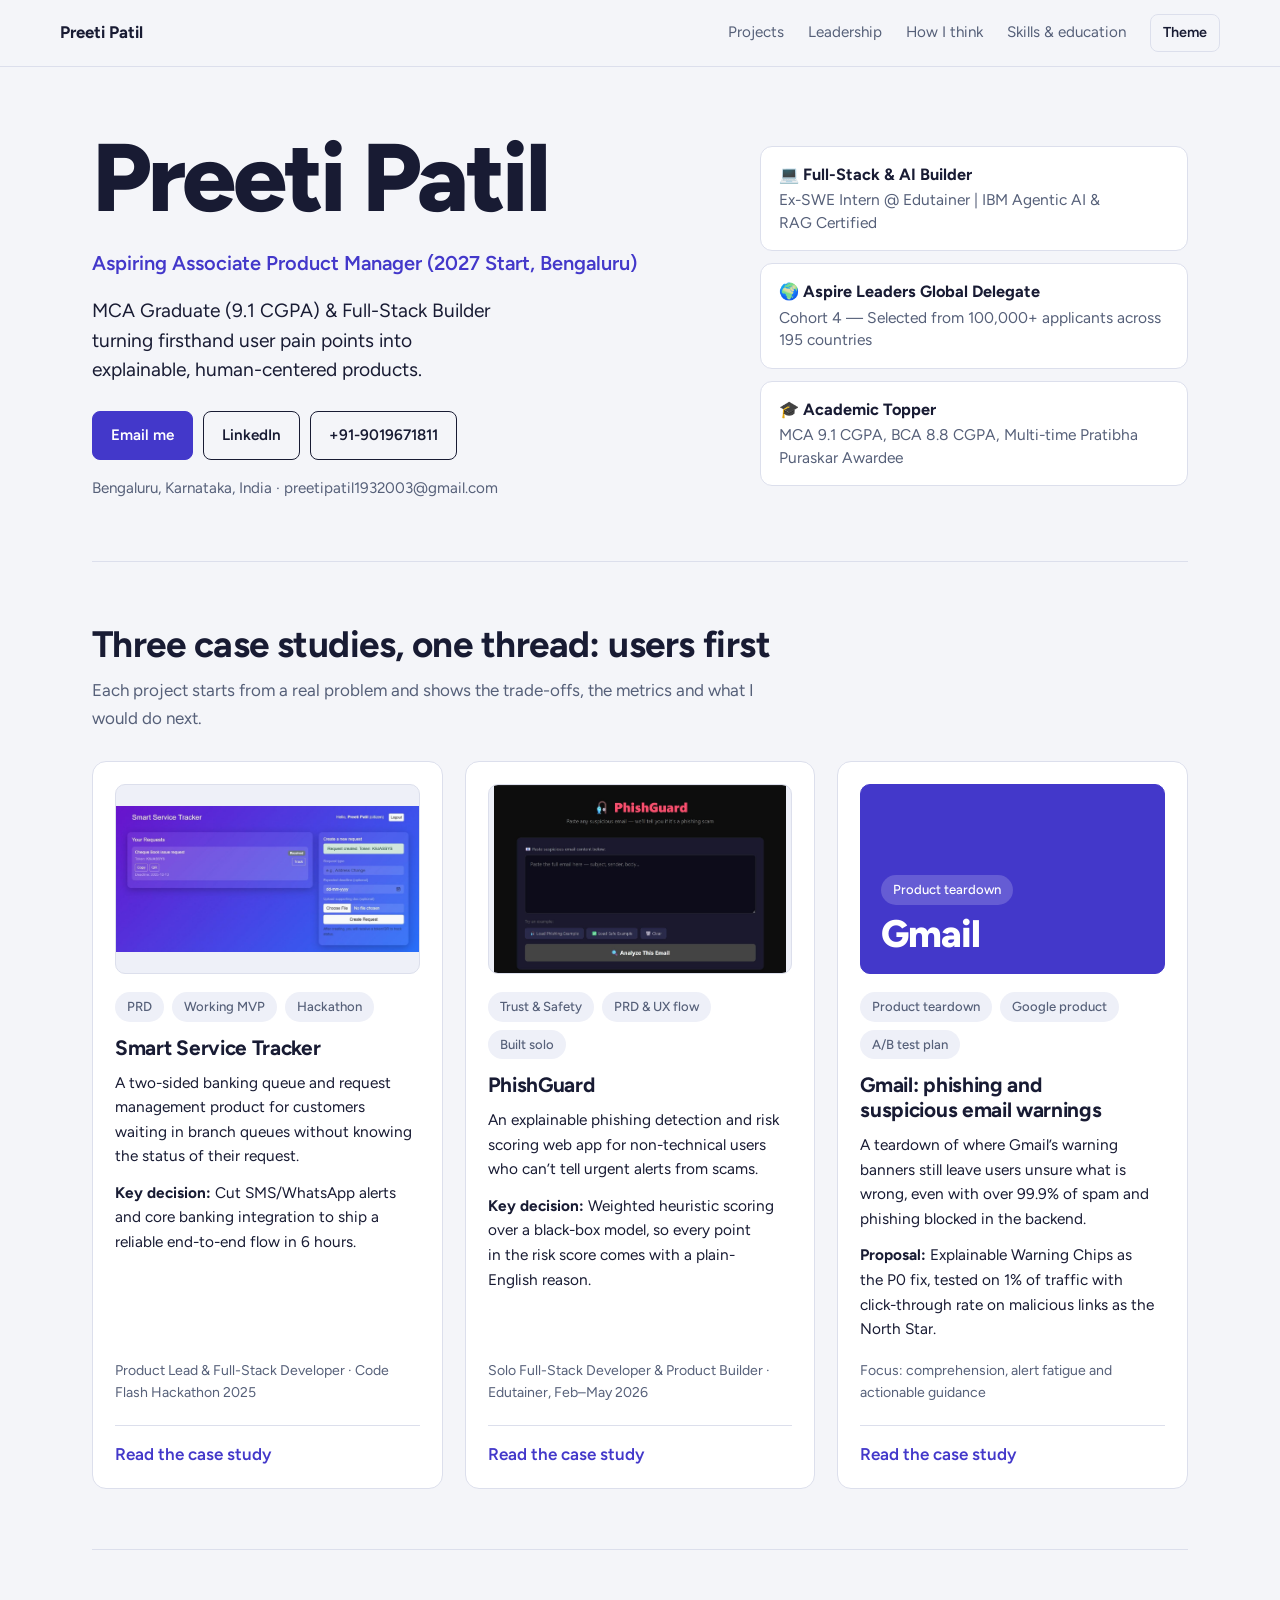
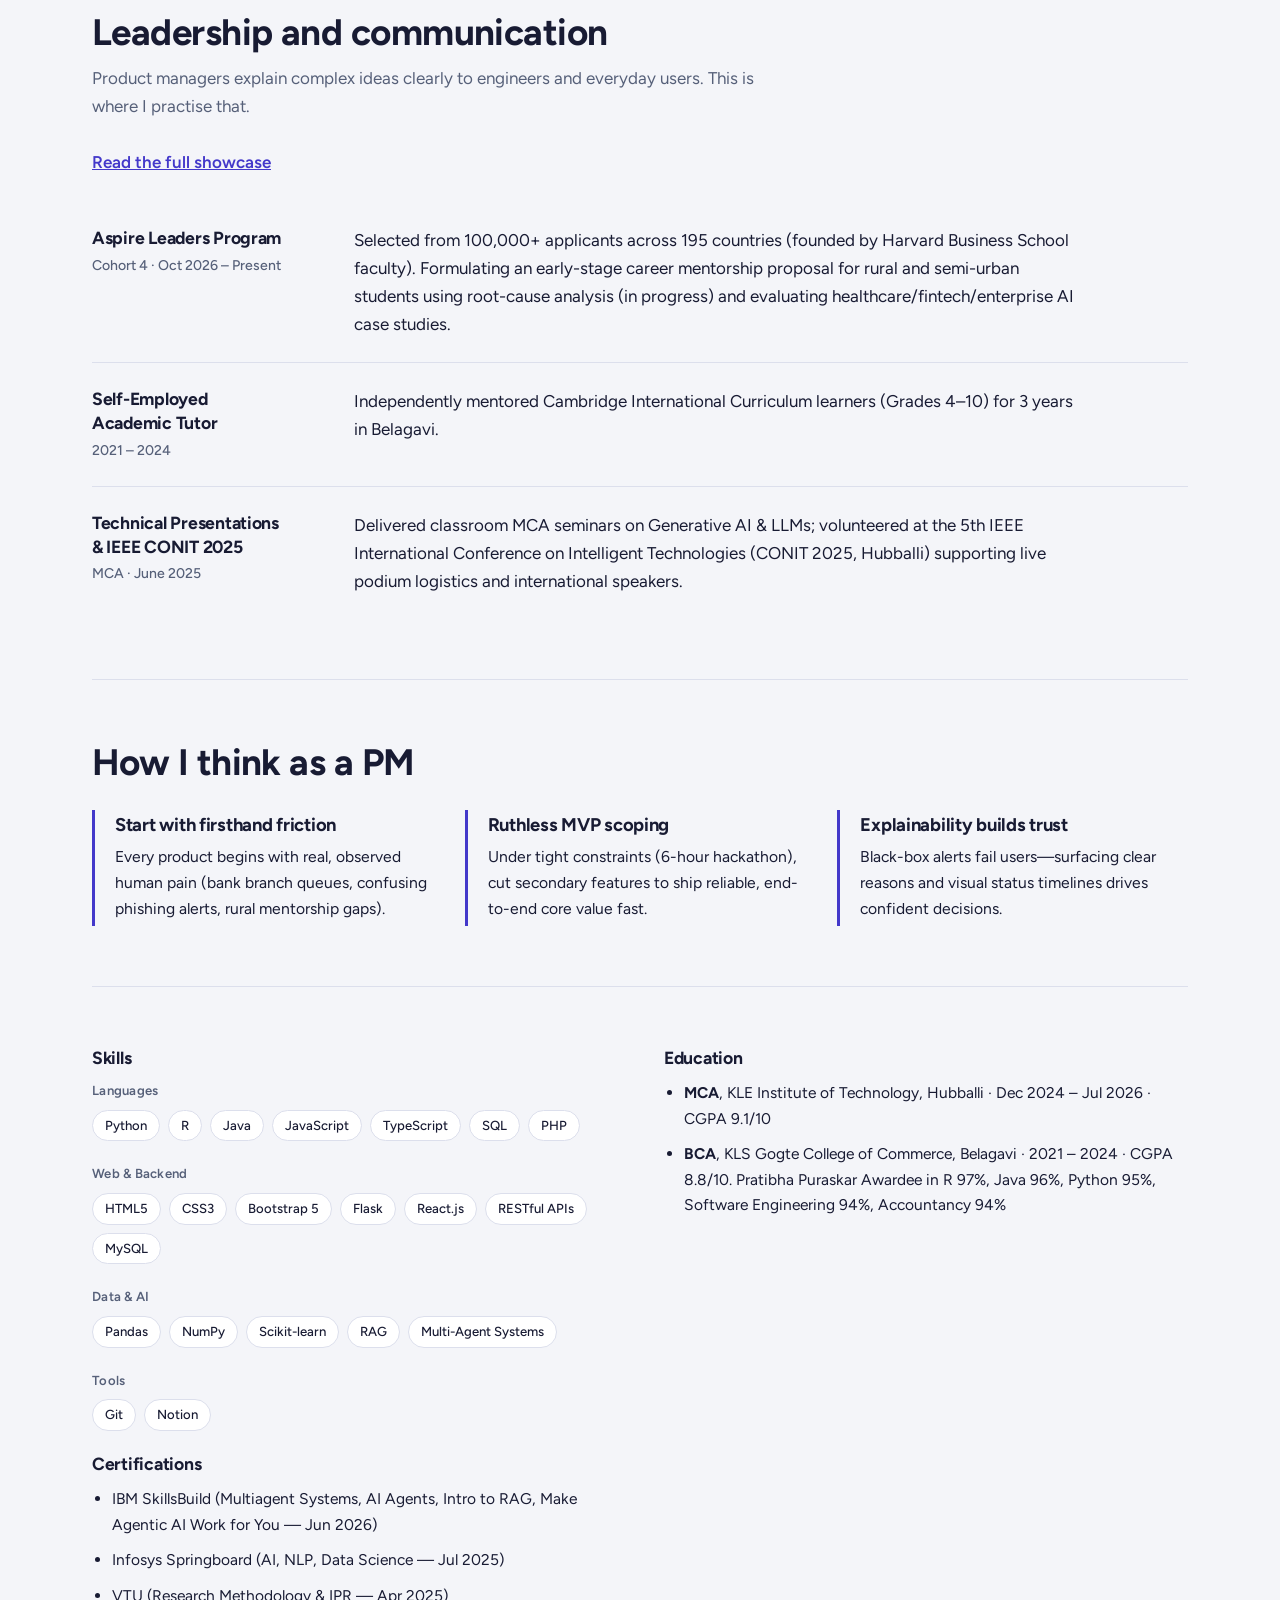
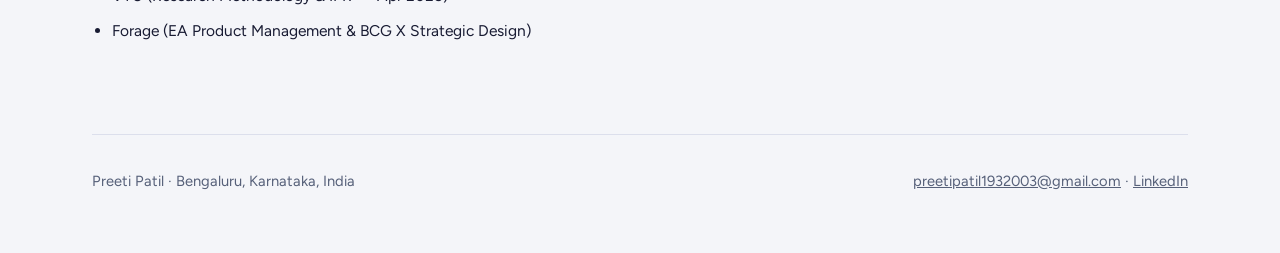
==== commit fb3b2220: "Rebuild portfolio design" ====
--- a/index.html
+++ b/index.html
@@ -4,160 +4,81 @@
 <meta charset="utf-8">
 <meta name="viewport" content="width=device-width, initial-scale=1, viewport-fit=cover">
 <title>Preeti Patil | Associate Product Manager Portfolio</title>
-<link rel="icon" type="image/svg+xml" href="favicon.svg">
-<meta name="description" content="MCA Graduate (9.1 CGPA) &amp; Full-Stack Builder turning firsthand user pain points into explainable, human-centered products.">
-<meta property="og:title" content="Preeti Patil | Associate Product Manager Portfolio">
-<meta property="og:description" content="MCA Graduate (9.1 CGPA) &amp; Full-Stack Builder turning firsthand user pain points into explainable, human-centered products.">
-<meta property="og:type" content="website">
-<meta property="og:image" content="https://preetipatil317.github.io/portfolio/images/card-sst.jpg">
-<meta name="twitter:card" content="summary_large_image">
-<meta name="twitter:title" content="Preeti Patil | Associate Product Manager Portfolio">
-<meta name="twitter:description" content="MCA Graduate (9.1 CGPA) &amp; Full-Stack Builder turning firsthand user pain points into explainable, human-centered products.">
-<meta name="twitter:image" content="https://preetipatil317.github.io/portfolio/images/card-sst.jpg">
-<link rel="preconnect" href="https://fonts.googleapis.com">
-<link rel="preconnect" href="https://fonts.gstatic.com" crossorigin>
+<meta name="description" content="MCA Graduate (9.1 CGPA) & Full-Stack Builder turning firsthand user pain points into explainable, human-centered products.">
+<meta property="og:type" content="website"><meta property="og:title" content="Preeti Patil | Associate Product Manager Portfolio"><meta property="og:description" content="MCA Graduate (9.1 CGPA) & Full-Stack Builder turning firsthand user pain points into explainable, human-centered products."><meta property="og:url" content="https://preetipatil317.github.io/portfolio/"><meta property="og:image" content="https://preetipatil317.github.io/portfolio/images/sst-screen-1-intake.jpg">
+<meta name="twitter:card" content="summary_large_image"><meta name="twitter:title" content="Preeti Patil | Associate Product Manager Portfolio"><meta name="twitter:description" content="MCA Graduate (9.1 CGPA) & Full-Stack Builder turning firsthand user pain points into explainable, human-centered products."><meta name="twitter:image" content="https://preetipatil317.github.io/portfolio/images/sst-screen-1-intake.jpg">
+<link rel="icon" href="favicon.svg" type="image/svg+xml">
+<link rel="preconnect" href="https://fonts.googleapis.com"><link rel="preconnect" href="https://fonts.gstatic.com" crossorigin>
 <link href="https://fonts.googleapis.com/css2?family=Figtree:wght@400;500;600;700;800&display=swap" rel="stylesheet">
 <link rel="stylesheet" href="style.css">
 </head>
 <body>
-<div class="w">
-  <div class="bar">
-    <b><a href="index.html">Preeti Patil</a></b>
-    <button class="menu-toggle" aria-label="Toggle navigation menu" aria-expanded="false">☰</button>
-    <nav aria-label="Primary">
-      <a href="#projects">Projects</a>
-      <a href="#leadership">Leadership</a>
-      <a href="#approach">How I think</a>
-      <a href="#about">Skills &amp; education</a>
-    </nav>
-  </div>
+<div class="barwrap"><div class="w bar"><a class="name" href="#top">Preeti Patil</a>
+<button class="menu-btn" type="button" aria-expanded="false" aria-controls="mainnav">Menu</button>
+<nav class="nav hasmenu" id="mainnav" aria-label="Primary"><a href="#projects">Projects</a><a href="#leadership">Leadership</a><a href="#approach">How I think</a><a href="#about">Skills &amp; education</a><button class="tbtn" type="button" aria-label="Switch light or dark theme">Theme</button></nav></div></div>
+<main class="w home-wrap" id="top">
+<header class="hero home">
+<div><h1>Preeti Patil</h1>
+<p class="role">Aspiring Associate Product Manager (2027 Start, Bengaluru)</p>
+<p class="vp">MCA Graduate (9.1 CGPA) &amp; Full-Stack Builder turning firsthand user pain points into explainable, human-centered products.</p>
+<div class="contact"><a class="btn main" href="mailto:preetipatil1932003@gmail.com">Email me</a><a class="btn" href="https://www.linkedin.com/in/preetipatil193/" target="_blank" rel="noopener">LinkedIn</a><a class="btn" href="tel:+919019671811">+91-9019671811</a></div>
+<p class="loc">Bengaluru, Karnataka, India · preetipatil1932003@gmail.com</p></div>
+<ul class="pills">
+<li class="pill"><b>💻 Full-Stack &amp; AI Builder</b><span>Ex-SWE Intern @ Edutainer | IBM Agentic AI &amp; RAG Certified</span></li>
+<li class="pill"><b>🌍 Aspire Leaders Global Delegate</b><span>Cohort 4 — Selected from 100,000+ applicants across 195 countries</span></li>
+<li class="pill"><b>🎓 Academic Topper</b><span>MCA 9.1 CGPA, BCA 8.8 CGPA, Multi-time Pratibha Puraskar Awardee</span></li></ul>
+</header>
 
-  <header class="hero">
-    <div>
-      <h1>Preeti Patil</h1>
-      <p class="role">Aspiring Associate Product Manager (2027 Start, Bengaluru)</p>
-      <p class="vp">MCA Graduate (9.1 CGPA) &amp; Full-Stack Builder turning firsthand user pain points into explainable, human-centered products.</p>
-      <div class="contact">
-        <a class="btn main" href="mailto:preetipatil1932003@gmail.com">Email me</a>
-        <a class="btn" href="https://www.linkedin.com/in/preetipatil193/" target="_blank" rel="noopener">LinkedIn</a>
-        <a class="btn" href="tel:+919019671811">+91-9019671811</a>
-      </div>
-      <p class="loc">Bengaluru, Karnataka, India · preetipatil1932003@gmail.com</p>
-    </div>
-    <ul class="pills">
-      <li class="pill"><b>💻 Full-Stack &amp; AI Builder</b><span>Ex-SWE Intern @ Edutainer | IBM Agentic AI &amp; RAG Certified</span></li>
-      <li class="pill"><b>🌍 Aspire Leaders Global Delegate</b><span>Cohort 4 — Selected from 100,000+ applicants across 195 countries</span></li>
-      <li class="pill"><b>🎓 Academic Topper</b><span>MCA 9.1 CGPA, BCA 8.8 CGPA, Multi-time Pratibha Puraskar Awardee</span></li>
-    </ul>
-  </header>
+<section class="blk" id="projects"><h2>Three case studies, one thread: users first</h2>
+<p class="lede">Each project starts from a real problem and shows the trade-offs, the metrics and what I would do next.</p>
+<div class="grid">
+<a class="card" href="smart-service-tracker.html"><div class="thumb"><img src="images/sst-screen-1-intake.jpg" alt="Smart Service Tracker customer dashboard showing the request list and the create new request form" loading="lazy"></div>
+<div class="tags"><span class="chip">PRD</span><span class="chip">Working MVP</span><span class="chip">Hackathon</span></div>
+<h3>Smart Service Tracker</h3>
+<p>A two-sided banking queue and request management product for customers waiting in branch queues without knowing the status of their request.</p>
+<p><span class="k">Key decision:</span> Cut SMS/WhatsApp alerts and core banking integration to ship a reliable end-to-end flow in 6 hours.</p>
+<p class="meta2">Product Lead &amp; Full-Stack Developer · Code Flash Hackathon 2025</p><span class="go">Read the case study</span></a>
+<a class="card" href="phishguard.html"><div class="thumb"><img src="images/pg-screen-1-input.jpg" alt="PhishGuard clean input screen with sample buttons" loading="lazy"></div>
+<div class="tags"><span class="chip">Trust &amp; Safety</span><span class="chip">PRD &amp; UX flow</span><span class="chip">Built solo</span></div>
+<h3>PhishGuard</h3>
+<p>An explainable phishing detection and risk scoring web app for non-technical users who can’t tell urgent alerts from scams.</p>
+<p><span class="k">Key decision:</span> Weighted heuristic scoring over a black-box model, so every point in the risk score comes with a plain-English reason.</p>
+<p class="meta2">Solo Full-Stack Developer &amp; Product Builder · Edutainer, Feb–May 2026</p><span class="go">Read the case study</span></a>
+<a class="card" href="gmail-teardown.html"><div class="thumb type" aria-hidden="true"><span class="chip">Product teardown</span><b>Gmail</b></div>
+<div class="tags"><span class="chip">Product teardown</span><span class="chip">Google product</span><span class="chip">A/B test plan</span></div>
+<h3>Gmail: phishing and suspicious email warnings</h3>
+<p>A teardown of where Gmail’s warning banners still leave users unsure what is wrong, even with over 99.9% of spam and phishing blocked in the backend.</p>
+<p><span class="k">Proposal:</span> Explainable Warning Chips as the P0 fix, tested on 1% of traffic with click-through rate on malicious links as the North Star.</p>
+<p class="meta2">Focus: comprehension, alert fatigue and actionable guidance</p><span class="go">Read the case study</span></a>
+</div></section>
 
-  <section id="projects">
-    <h2>Three case studies, one thread: users first</h2>
-    <p class="lede">Each project starts from a real problem and shows the trade-offs, the metrics and what I would do next.</p>
-    <div class="grid">
-      <a class="card" href="smart-service-tracker.html">
-        <div class="card-thumb"><img src="images/sst-screen-1-intake.jpg" alt="Smart Service Tracker customer dashboard showing the request list and the create new request form" loading="lazy"></div>
-        <div class="tags"><span class="chip">PRD</span><span class="chip">Working MVP</span><span class="chip">Hackathon</span></div>
-        <h3>Smart Service Tracker</h3>
-        <p>A two-sided banking queue and request management product for customers waiting in branch queues without knowing the status of their request.</p>
-        <p><span class="k">Key decision:</span> Cut SMS/WhatsApp alerts and core banking integration to ship a reliable end-to-end flow in 6 hours.</p>
-        <p class="meta">Product Lead &amp; Full-Stack Developer · Code Flash Hackathon 2025</p>
-        <span class="go">Read the case study</span>
-      </a>
-      <a class="card" href="phishguard.html">
-        <div class="card-thumb"><img src="images/pg-screen-1-input.jpg" alt="PhishGuard with a phishing email pasted in" loading="lazy"></div>
-        <div class="tags"><span class="chip">Trust &amp; Safety</span><span class="chip">PRD &amp; UX flow</span><span class="chip">Built solo</span></div>
-        <h3>PhishGuard</h3>
-        <p>An explainable phishing detection and risk scoring web app for non-technical users who can’t tell urgent alerts from scams.</p>
-        <p><span class="k">Key decision:</span> Weighted heuristic scoring over a black-box model, so every point in the risk score comes with a plain-English reason.</p>
-        <p class="meta">Solo Full-Stack Developer &amp; Product Builder · Edutainer, Feb–May 2026</p>
-        <span class="go">Read the case study</span>
-      </a>
-      <a class="card" href="gmail-teardown.html">
-        <div class="card-thumb"><img src="images/card-gmail.svg" alt="Gmail: phishing and suspicious email warnings" loading="lazy"></div>
-        <div class="tags"><span class="chip">Product teardown</span><span class="chip">Google product</span><span class="chip">A/B test plan</span></div>
-        <h3>Gmail: phishing and suspicious email warnings</h3>
-        <p>A teardown of where Gmail’s warning banners still leave users unsure what is wrong, even with over 99.9% of spam and phishing blocked in the backend.</p>
-        <p><span class="k">Proposal:</span> Explainable Warning Chips as the P0 fix, tested on 1% of traffic with click-through rate on malicious links as the North Star.</p>
-        <p class="meta">Focus: comprehension, alert fatigue and actionable guidance</p>
-        <span class="go">Read the case study</span>
-      </a>
-    </div>
-  </section>
+<section class="blk" id="leadership"><h2>Leadership and communication</h2>
+<p class="lede">Product managers explain complex ideas clearly to engineers and everyday users. This is where I practise that.</p>
+<a class="lead-link" href="leadership.html">Read the full showcase</a>
+<div class="lead">
+<div><div><h3>Aspire Leaders Program</h3><small>Cohort 4 · Oct 2026 – Present</small></div><p>Selected from 100,000+ applicants across 195 countries (founded by Harvard Business School faculty). Formulating an early-stage career mentorship proposal for rural and semi-urban students using root-cause analysis (in progress) and evaluating healthcare/fintech/enterprise AI case studies.</p></div>
+<div><div><h3>Self-Employed Academic Tutor</h3><small>2021 – 2024</small></div><p>Independently mentored Cambridge International Curriculum learners (Grades 4–10) for 3 years in Belagavi.</p></div>
+<div><div><h3>Technical Presentations &amp; IEEE CONIT 2025</h3><small>MCA · June 2025</small></div><p>Delivered classroom MCA seminars on Generative AI &amp; LLMs; volunteered at the 5th IEEE International Conference on Intelligent Technologies (CONIT 2025, Hubballi) supporting live podium logistics and international speakers.</p></div>
+</div></section>
 
-  <section id="leadership">
-    <h2>Leadership and communication</h2>
-    <p class="lede">Product managers explain complex ideas clearly to engineers and everyday users. This is where I practise that. <a href="leadership.html" class="lead-link">Read the full showcase</a></p>
-    <div class="lead">
-      <div><div><h3>Aspire Leaders Program</h3><small>Cohort 4 · Oct 2026 – Present</small></div>
-        <p>Selected from 100,000+ applicants across 195 countries (founded by Harvard Business School faculty). Formulating an early-stage career mentorship proposal for rural and semi-urban students using root-cause analysis (in progress) and evaluating healthcare/fintech/enterprise AI case studies.</p></div>
-      <div><div><h3>Self-Employed Academic Tutor</h3><small>2021 – 2024</small></div>
-        <p>Independently mentored Cambridge International Curriculum learners (Grades 4–10) for 3 years in Belagavi.</p></div>
-      <div><div><h3>Technical Presentations &amp; IEEE CONIT 2025</h3><small>MCA · June 2025</small></div>
-        <p>Delivered classroom MCA seminars on Generative AI &amp; LLMs; volunteered at the 5th IEEE International Conference on Intelligent Technologies (CONIT 2025, Hubballi) supporting live podium logistics and international speakers.</p></div>
-    </div>
-  </section>
+<section class="blk" id="approach"><h2>How I think as a PM</h2>
+<div class="three">
+<div><h3>Start with firsthand friction</h3><p>Every product begins with real, observed human pain (bank branch queues, confusing phishing alerts, rural mentorship gaps).</p></div>
+<div><h3>Ruthless MVP scoping</h3><p>Under tight constraints (6-hour hackathon), cut secondary features to ship reliable, end-to-end core value fast.</p></div>
+<div><h3>Explainability builds trust</h3><p>Black-box alerts fail users—surfacing clear reasons and visual status timelines drives confident decisions.</p></div>
+</div></section>
 
-  <section id="approach">
-    <h2>How I think as a PM</h2>
-    <div class="three">
-      <div><h3>Start with firsthand friction</h3><p>Every product begins with real, observed human pain (bank branch queues, confusing phishing alerts, rural mentorship gaps).</p></div>
-      <div><h3>Ruthless MVP scoping</h3><p>Under tight constraints (6-hour hackathon), cut secondary features to ship reliable, end-to-end core value fast.</p></div>
-      <div><h3>Explainability builds trust</h3><p>Black-box alerts fail users—surfacing clear reasons and visual status timelines drives confident decisions.</p></div>
-    </div>
-  </section>
-
-  <section id="about">
-    <div class="foot">
-      <div>
-        <h3>Skills</h3>
-        <div class="skills-groups">
-          <div class="skill-group">
-            <h4 class="skill-heading">Languages</h4>
-            <div class="chips">
-              <span class="chip">Python</span><span class="chip">R</span><span class="chip">Java</span><span class="chip">JavaScript</span><span class="chip">TypeScript</span><span class="chip">SQL</span><span class="chip">PHP</span>
-            </div>
-          </div>
-          <div class="skill-group">
-            <h4 class="skill-heading">Web &amp; Backend</h4>
-            <div class="chips">
-              <span class="chip">HTML5</span><span class="chip">CSS3</span><span class="chip">Bootstrap 5</span><span class="chip">Flask</span><span class="chip">React.js</span><span class="chip">RESTful APIs</span><span class="chip">MySQL</span>
-            </div>
-          </div>
-          <div class="skill-group">
-            <h4 class="skill-heading">Data &amp; AI</h4>
-            <div class="chips">
-              <span class="chip">Pandas</span><span class="chip">NumPy</span><span class="chip">Scikit-learn</span><span class="chip">RAG</span><span class="chip">Multi-Agent Systems</span>
-            </div>
-          </div>
-          <div class="skill-group">
-            <h4 class="skill-heading">Tools</h4>
-            <div class="chips">
-              <span class="chip">Git</span><span class="chip">Notion</span>
-            </div>
-          </div>
-        </div>
-        <h3>Certifications</h3>
-        <ul>
-          <li>IBM SkillsBuild (Multiagent Systems, AI Agents, Intro to RAG, Make Agentic AI Work for You — Jun 2026)</li>
-          <li>Infosys Springboard (AI, NLP, Data Science — Jul 2025)</li>
-          <li>VTU (Research Methodology &amp; IPR — Apr 2025)</li>
-          <li>Forage (EA Product Management &amp; BCG X Strategic Design)</li>
-        </ul>
-      </div>
-      <div>
-        <h3>Education</h3>
-        <ul>
-          <li><b>MCA</b>, KLE Institute of Technology, Hubballi · Dec 2024 – Jul 2026 · CGPA 9.1/10</li>
-          <li><b>BCA</b>, KLS Gogte College of Commerce, Belagavi · 2021 – 2024 · CGPA 8.8/10. Pratibha Puraskar Awardee in R 97%, Java 96%, Python 95%, Software Engineering 94%, Accountancy 94%</li>
-        </ul>
-      </div>
-    </div>
-  </section>
-
-  <div class="end"><span>Preeti Patil · Bengaluru, Karnataka, India</span><span><a href="mailto:preetipatil1932003@gmail.com">preetipatil1932003@gmail.com</a> · <a href="https://www.linkedin.com/in/preetipatil193/" target="_blank" rel="noopener">LinkedIn</a></span></div>
-</div>
-
-<script src="script.js"></script>
-</body>
-</html>+<section class="blk" id="about"><div class="foot">
+<div><h3>Skills</h3>
+<div class="sg"><h4>Languages</h4><div class="chips"><span class="chip">Python</span><span class="chip">R</span><span class="chip">Java</span><span class="chip">JavaScript</span><span class="chip">TypeScript</span><span class="chip">SQL</span><span class="chip">PHP</span></div></div>
+<div class="sg"><h4>Web &amp; Backend</h4><div class="chips"><span class="chip">HTML5</span><span class="chip">CSS3</span><span class="chip">Bootstrap 5</span><span class="chip">Flask</span><span class="chip">React.js</span><span class="chip">RESTful APIs</span><span class="chip">MySQL</span></div></div>
+<div class="sg"><h4>Data &amp; AI</h4><div class="chips"><span class="chip">Pandas</span><span class="chip">NumPy</span><span class="chip">Scikit-learn</span><span class="chip">RAG</span><span class="chip">Multi-Agent Systems</span></div></div>
+<div class="sg"><h4>Tools</h4><div class="chips"><span class="chip">Git</span><span class="chip">Notion</span></div></div>
+<h3>Certifications</h3>
+<ul><li>IBM SkillsBuild (Multiagent Systems, AI Agents, Intro to RAG, Make Agentic AI Work for You — Jun 2026)</li><li>Infosys Springboard (AI, NLP, Data Science — Jul 2025)</li><li>VTU (Research Methodology &amp; IPR — Apr 2025)</li><li>Forage (EA Product Management &amp; BCG X Strategic Design)</li></ul></div>
+<div><h3>Education</h3><ul><li><b>MCA</b>, KLE Institute of Technology, Hubballi · Dec 2024 – Jul 2026 · CGPA 9.1/10</li><li><b>BCA</b>, KLS Gogte College of Commerce, Belagavi · 2021 – 2024 · CGPA 8.8/10. Pratibha Puraskar Awardee in R 97%, Java 96%, Python 95%, Software Engineering 94%, Accountancy 94%</li></ul></div>
+</div></section>
+<div class="end"><span>Preeti Patil · Bengaluru, Karnataka, India</span><span><a href="mailto:preetipatil1932003@gmail.com">preetipatil1932003@gmail.com</a> · <a href="https://www.linkedin.com/in/preetipatil193/" target="_blank" rel="noopener">LinkedIn</a></span></div>
+</main>
+<script src="site.js"></script>
+</body></html>
--- a/style.css
+++ b/style.css
@@ -1,1177 +1,139 @@
-/* ==========================================================================
-   Preeti Patil - Portfolio Shared Stylesheet
-   Typography: Figtree for all text (headings, body, UI). Monospace for code chips.
-   Themes: Light & Dark mode via CSS variables & prefers-color-scheme
-   ========================================================================== */
-
-:root {
-  --bg: #F4F5F9;
-  --surface: #FFFFFF;
-  --ink: #181B33;
-  --muted: #566079;
-  --line: #DCDFEC;
-  --accent: #4338CA;
-  --accent-soft: #E8E7FA;
-  --accent-ink: #FFFFFF;
-  --chip: #EEF0F8;
-  --ship: #0E7A4F;
-  --cut: #9A5B00;
-  box-sizing: border-box;
-  padding-top: env(safe-area-inset-top, 0px);
-  padding-bottom: env(safe-area-inset-bottom, 0px);
-}
-
-@media (prefers-color-scheme: dark) {
-  :root:not([data-theme="light"]) {
-    --bg: #11121B;
-    --surface: #1A1C2A;
-    --ink: #ECEDF6;
-    --muted: #A3A9C2;
-    --line: #2D3045;
-    --accent: #A5A0FF;
-    --accent-soft: #2A2850;
-    --accent-ink: #14152A;
-    --chip: #252738;
-    --ship: #5BD6A0;
-    --cut: #F0B25A;
-    color-scheme: dark;
-  }
-}
-
-:root[data-theme="dark"] {
-  --bg: #11121B;
-  --surface: #1A1C2A;
-  --ink: #ECEDF6;
-  --muted: #A3A9C2;
-  --line: #2D3045;
-  --accent: #A5A0FF;
-  --accent-soft: #2A2850;
-  --accent-ink: #14152A;
-  --chip: #252738;
-  --ship: #5BD6A0;
-  --cut: #F0B25A;
-  color-scheme: dark;
-}
-
-html {
-  scroll-behavior: smooth;
-  scroll-padding-top: calc(44px + env(safe-area-inset-top, 0px));
-  max-width: 100%;
-  overflow-x: hidden;
-}
-
-*, *::before, *::after {
-  box-sizing: inherit;
-}
-
-body {
-  margin: 0;
-  background: var(--bg);
-  color: var(--ink);
-  font-family: Figtree, -apple-system, BlinkMacSystemFont, "Segoe UI", Roboto, Helvetica, Arial, sans-serif;
-  font-size: 17px;
-  line-height: 1.65;
-  text-align: left;
-  max-width: 100%;
-  overflow-x: hidden;
-  -webkit-text-size-adjust: 100%;
-}
-
-a {
-  color: var(--accent);
-}
-
-:focus-visible {
-  outline: 3px solid var(--accent);
-  outline-offset: 3px;
-  border-radius: 4px;
-}
-
-h1, h2, h3, h4, nav, .pill, .btn, .chip, .go, .k, .sans, .sans-label, .bar b, .top-bar b, .project-nav, .meta b, th, td:first-child {
-  font-family: Figtree, -apple-system, BlinkMacSystemFont, "Segoe UI", Roboto, Helvetica, Arial, sans-serif;
-}
-
-h1, h2, h3, h4 {
-  text-wrap: balance;
-  text-align: left;
-}
-
-p, li, figcaption, .fl, .lede, .vp {
-  text-wrap: pretty;
-  text-align: left;
-}
-
-p {
-  max-width: 70ch;
-  margin: 0 0 14px;
-  overflow-wrap: break-word;
-}
-
-/* ==========================================================================
-   Page Containers & Common Layout
-   ========================================================================== */
-.w {
-  max-width: 1160px;
-  margin: 0 auto;
-  padding: 0 32px;
-  min-width: 0;
-  box-sizing: border-box;
-}
-
-.wrap {
-  max-width: 1160px;
-  margin: 0 auto;
-  padding: 0 32px 100px;
-  min-width: 0;
-  box-sizing: border-box;
-}
-
-/* Top Navigation Bar - Identical Across All Pages */
-.bar {
-  display: flex;
-  align-items: center;
-  justify-content: space-between;
-  gap: 16px;
-  padding: 22px 0;
-  position: relative;
-  min-width: 0;
-}
-
-.case-study-bar {
-  border-bottom: 1px solid var(--line);
-  margin-bottom: 34px;
-}
-
-.bar b {
-  font-weight: 700;
-  font-size: 1.05rem;
-  white-space: nowrap;
-}
-
-.bar b a {
-  text-decoration: none;
-  color: var(--ink);
-}
-
-.bar nav {
-  display: flex;
-  align-items: center;
-  gap: 26px;
-  font-size: .95rem;
-}
-
-.bar nav a {
-  text-decoration: none;
-  color: var(--muted);
-  transition: color .15s ease;
-  white-space: nowrap;
-}
-
-.bar nav a:hover {
-  color: var(--ink);
-}
-
-/* Mobile Hamburger Toggle */
-.menu-toggle {
-  display: none;
-  background: transparent;
-  border: 1px solid var(--line);
-  border-radius: 8px;
-  padding: 8px 12px;
-  color: var(--ink);
-  font-size: 1.2rem;
-  cursor: pointer;
-  line-height: 1;
-  font-family: inherit;
-  align-items: center;
-  justify-content: center;
-}
-
-.menu-toggle:hover {
-  background: var(--surface);
-  border-color: var(--accent);
-}
-
-/* Hero Section */
-.hero {
-  display: grid;
-  grid-template-columns: minmax(0, 1.5fr) minmax(0, 1fr);
-  gap: 56px;
-  align-items: center; /* Vertically centered */
-  padding: 56px 0 56px;
-  min-width: 0;
-}
-
-.wrap .hero {
-  grid-template-columns: minmax(0, 1.25fr) minmax(0, 1fr);
-  gap: 48px;
-  align-items: center;
-  padding: 0 0 44px;
-  border-bottom: 1px solid var(--line);
-}
-
-.wrap .hero .meta {
-  margin: 0;
-}
-
-h1 {
-  font-size: clamp(2.4rem, 6.5vw, 5.2rem);
-  line-height: 1.05;
-  letter-spacing: -.035em;
-  margin: 0 0 20px;
-  font-weight: 800;
-  overflow-wrap: break-word;
-}
-
-.wrap h1 {
-  font-size: clamp(2rem, 4.5vw, 3.2rem);
-  line-height: 1.15;
-  letter-spacing: -.02em;
-  margin: 0 0 14px;
-  font-weight: 700;
-}
-
-.role {
-  font-size: 1.25rem;
-  font-weight: 600;
-  color: var(--accent);
-  margin: 0 0 18px;
-}
-
-.byline {
-  color: var(--muted);
-  margin: 0 0 24px;
-  font-size: 1.02rem;
-}
-
-.sub {
-  font-size: 1.15rem;
-  font-weight: 600;
-  line-height: 1.45;
-  margin: 0;
-  color: var(--accent);
-}
-
-.vp {
-  font-size: 1.2rem;
-  line-height: 1.6;
-  max-width: 60ch;
-  margin: 0 0 26px;
-}
-
-.contact {
-  display: flex;
-  flex-wrap: wrap;
-  gap: 10px;
-}
-
-.btn {
-  display: inline-block;
-  padding: 11px 18px;
-  border-radius: 8px;
-  font-weight: 600;
-  font-size: .95rem;
-  text-decoration: none;
-  border: 1.5px solid var(--ink);
-  color: var(--ink);
-  transition: all .15s ease;
-  white-space: nowrap;
-}
-
-.btn:hover {
-  background: var(--surface);
-  border-color: var(--accent);
-  color: var(--accent);
-}
-
-.btn.main {
-  background: var(--accent);
-  border-color: var(--accent);
-  color: var(--accent-ink);
-}
-
-.btn.main:hover {
-  opacity: 0.92;
-  transform: translateY(-1px);
-}
-
-.loc {
-  margin: 16px 0 0;
-  color: var(--muted);
-  font-size: .95rem;
-  overflow-wrap: break-word;
-}
-
-.pills {
-  display: grid;
-  gap: 12px;
-  margin: 0;
-  padding: 0;
-  list-style: none;
-}
-
-.pill {
-  background: var(--surface);
-  border: 1px solid var(--line);
-  border-radius: 12px;
-  padding: 16px 18px;
-  font-size: .97rem;
-  line-height: 1.5;
-}
-
-.pill b {
-  display: block;
-  font-size: 1.02rem;
-  margin-bottom: 3px;
-}
-
-.pill span {
-  color: var(--muted);
-}
-
-/* Metadata box */
-.meta {
-  background: var(--surface);
-  border: 1px solid var(--line);
-  border-left: 4px solid var(--accent);
-  border-radius: 6px;
-  padding: 6px 20px;
-  margin: 0 0 20px;
-  overflow-wrap: break-word;
-  min-width: 0;
-}
-
-.meta p {
-  margin: 0;
-  padding: 11px 0;
-  border-bottom: 1px solid var(--line);
-  font-size: .98rem;
-  line-height: 1.55;
-  max-width: none;
-}
-
-.meta p:last-child {
-  border-bottom: 0;
-}
-
-.meta b {
-  font-weight: 600;
-}
-
-/* Sections */
-section {
-  padding: 56px 0;
-  border-top: 1px solid var(--line);
-  min-width: 0;
-}
-
-.wrap section {
-  margin-top: 54px;
-  padding: 0;
-  border-top: 0;
-}
-
-h2 {
-  font-size: clamp(1.6rem, 3.2vw, 2.2rem);
-  letter-spacing: -.02em;
-  line-height: 1.2;
-  margin: 0 0 10px;
-  font-weight: 700;
-}
-
-.wrap h2 {
-  font-size: 1.55rem;
-  line-height: 1.3;
-  letter-spacing: -.01em;
-  margin: 0 0 14px;
-  font-weight: 700;
-}
-
-h3 {
-  font-size: 1.15rem;
-  margin: 26px 0 10px;
-  font-weight: 600;
-}
-
-ol, ul {
-  padding-left: 22px;
-  margin: 0 0 14px;
-}
-
-li {
-  margin-bottom: 9px;
-  line-height: 1.6;
-}
-
-li::marker {
-  color: var(--accent);
-}
-
-.lede {
-  color: var(--muted);
-  margin: 0 0 30px;
-  max-width: 70ch;
-  line-height: 1.6;
-}
-
-/* ==========================================================================
-   Home Page 3-Project Card Grid (Aligned "Read the case study" links)
-   ========================================================================== */
-.grid {
-  display: grid;
-  grid-template-columns: repeat(3, 1fr);
-  gap: 22px;
-  min-width: 0;
-}
-
-.card {
-  display: flex;
-  flex-direction: column;
-  height: 100%;
-  background: var(--surface);
-  border: 1px solid var(--line);
-  border-radius: 14px;
-  padding: 24px;
-  text-decoration: none;
-  color: inherit;
-  transition: border-color .2s, transform .2s, box-shadow .2s;
-  min-width: 0;
-  box-sizing: border-box;
-}
-
-.card:hover {
-  border-color: var(--accent);
-  transform: translateY(-3px);
-  box-shadow: 0 8px 24px rgba(67, 56, 202, 0.08);
-}
-
-.card-thumb {
-  width: 100%;
-  aspect-ratio: 16 / 9;
-  border-radius: 8px;
-  overflow: hidden;
-  margin-bottom: 18px;
-  border: 1px solid var(--line);
-  background: var(--chip);
-  display: flex;
-  align-items: center;
-  justify-content: center;
-  box-sizing: border-box;
-}
-
-.card-thumb img {
-  width: 100%;
-  height: 100%;
-  object-fit: contain; /* Whole screenshot visible, nothing cut off */
-  display: block;
-  background: var(--chip);
-}
-
-.tags {
-  display: flex;
-  flex-wrap: wrap;
-  gap: 8px;
-  margin: 0 0 16px;
-}
-
-.chip {
-  background: var(--chip);
-  border-radius: 999px;
-  padding: 4px 12px;
-  font-size: .82rem;
-  font-weight: 500;
-  color: var(--muted);
-}
-
-.card h3 {
-  font-size: 1.35rem;
-  line-height: 1.25;
-  margin: 0 0 10px;
-  letter-spacing: -.01em;
-}
-
-.card p {
-  margin: 0 0 12px;
-  font-size: .95rem;
-  line-height: 1.6;
-  max-width: none;
-}
-
-.k {
-  font-weight: 700;
-}
-
-.card .meta {
-  color: var(--muted);
-  font-size: .88rem;
-  margin-top: auto; /* Aligns footer elements to bottom */
-  padding-top: 10px;
-  background: transparent;
-  border: none;
-  padding-left: 0;
-  padding-right: 0;
-  margin-bottom: 0;
-}
-
-.go {
-  font-weight: 600;
-  color: var(--accent);
-  margin-top: 12px;
-  border-top: 1px solid var(--line);
-  padding-top: 14px;
-  display: block;
-}
-
-.card:hover .go {
-  text-decoration: underline;
-}
-
-/* Home Leadership Section */
-.lead-link {
-  display: inline-block;
-  font-weight: 600;
-  color: var(--accent);
-  text-decoration: none;
-  margin-left: 4px;
-}
-
-.lead-link:hover {
-  text-decoration: underline;
-}
-
-.lead > div {
-  display: grid;
-  grid-template-columns: 230px minmax(0, 1fr);
-  gap: 32px;
-  padding: 24px 0;
-  border-bottom: 1px solid var(--line);
-  min-width: 0;
-}
-
-.lead > div:last-child {
-  border-bottom: 0;
-}
-
-.lead h3 {
-  font-size: 1.1rem;
-  margin: 0;
-  line-height: 1.35;
-}
-
-.lead small {
-  display: block;
-  color: var(--muted);
-  font-size: .88rem;
-  font-weight: 500;
-  margin-top: 4px;
-}
-
-.lead p {
-  margin: 0;
-  max-width: 68ch;
-}
-
-/* Home "How I think" Section */
-.three {
-  display: grid;
-  grid-template-columns: repeat(3, 1fr);
-  gap: 22px;
-  margin-top: 26px;
-  min-width: 0;
-}
-
-.three div {
-  border-left: 3px solid var(--accent);
-  padding: 4px 0 4px 20px;
-  min-width: 0;
-}
-
-.three h3 {
-  font-size: 1.15rem;
-  margin: 0 0 8px;
-}
-
-.three p {
-  margin: 0;
-  font-size: .98rem;
-}
-
-/* ==========================================================================
-   Home Skills & Education Section (4 Structured Skill Groups)
-   ========================================================================== */
-.foot {
-  display: grid;
-  grid-template-columns: 1.2fr 1fr;
-  gap: 44px;
-  min-width: 0;
-}
-
-.foot h3 {
-  font-size: 1.15rem;
-  margin: 0 0 16px;
-}
-
-.skills-groups {
-  display: grid;
-  gap: 16px;
-  margin-bottom: 30px;
-}
-
-.skill-group {
-  min-width: 0;
-}
-
-.skill-heading {
-  font-size: .9rem;
-  font-weight: 600;
-  text-transform: uppercase;
-  letter-spacing: .04em;
-  color: var(--muted);
-  margin: 0 0 8px;
-}
-
-.chips {
-  display: flex;
-  flex-wrap: wrap;
-  gap: 8px;
-}
-
-.chips .chip {
-  background: var(--surface);
-  border: 1px solid var(--line);
-  color: var(--ink);
-  font-size: .85rem;
-  padding: 5px 12px;
-}
-
-.foot ul {
-  margin: 0 0 30px;
-  padding-left: 20px;
-}
-
-.foot li {
-  margin-bottom: 10px;
-  font-size: .97rem;
-}
-
-.end {
-  padding: 34px 0 60px;
-  border-top: 1px solid var(--line);
-  color: var(--muted);
-  font-size: .92rem;
-  display: flex;
-  flex-wrap: wrap;
-  gap: 8px 24px;
-  justify-content: space-between;
-  overflow-wrap: break-word;
-}
-
-.end a {
-  color: inherit;
-  word-break: break-all;
-}
-
-/* ==========================================================================
-   Case Study Layout & Components (Rail, Personas, Tables, Figures)
-   ========================================================================== */
-.layout {
-  display: grid;
-  grid-template-columns: 210px minmax(0, 1fr);
-  gap: 56px;
-  margin-top: 20px;
-  min-width: 0;
-}
-
-.rail {
-  position: sticky;
-  top: calc(28px + env(safe-area-inset-top, 0px));
-  align-self: start;
-  padding-top: 34px;
-  font-size: .93rem;
-}
-
-.rail a {
-  display: block;
-  color: var(--muted);
-  text-decoration: none;
-  padding: 8px 0 8px 16px;
-  border-left: 2px solid var(--line);
-  line-height: 1.35;
-  transition: all .15s ease;
-}
-
-.rail a:hover {
-  color: var(--ink);
-}
-
-.rail a.on {
-  color: var(--accent);
-  border-left-color: var(--accent);
-  font-weight: 600;
-}
-
-.content {
-  max-width: 860px;
-  min-width: 0;
-}
-
-.content section:first-child {
-  margin-top: 34px;
-}
-
-.personas {
-  display: grid;
-  grid-template-columns: 1fr 1fr;
-  gap: 20px;
-  margin: 18px 0;
-  min-width: 0;
-}
-
-.personas .persona {
-  margin: 0;
-}
-
-.persona {
-  background: var(--surface);
-  border: 1px solid var(--line);
-  border-radius: 6px;
-  padding: 4px 22px 10px;
-  margin: 18px 0;
-  min-width: 0;
-}
-
-.persona h3 {
-  margin-top: 18px;
-}
-
-code {
-  font-family: ui-monospace, SFMono-Regular, Menlo, Monaco, Consolas, "Liberation Mono", "Courier New", monospace;
-  font-size: .84em;
-  background: var(--chip);
-  padding: 2px 7px;
-  border-radius: 4px;
-  color: var(--accent);
-}
-
-/* Responsive Table Wrapper - Scrolls Inside Its Own Box */
-.scroll {
-  overflow-x: auto;
-  -webkit-overflow-scrolling: touch;
-  border: 1px solid var(--line);
-  border-radius: 6px;
-  background: var(--surface);
-  margin: 16px 0;
-  max-width: 100%;
-  width: 100%;
-  min-width: 0;
-  box-sizing: border-box;
-}
-
-table {
-  border-collapse: collapse;
-  width: 100%;
-  min-width: 560px;
-  font-size: .93rem;
-  line-height: 1.5;
-}
-
-th, td {
-  text-align: left;
-  padding: 12px 14px;
-  border-bottom: 1px solid var(--line);
-  vertical-align: top;
-}
-
-th {
-  font-weight: 600;
-  background: var(--chip);
-}
-
-tr:last-child td {
-  border-bottom: 0;
-}
-
-td:first-child {
-  font-weight: 600;
-}
-
-.shipped {
-  color: var(--ship);
-  font-weight: 600;
-}
-
-.cut {
-  color: var(--cut);
-  font-weight: 600;
-}
-
-figure {
-  margin: 26px 0 8px;
-  min-width: 0;
-}
-
-figure img {
-  width: 100%;
-  height: auto;
-  display: block;
-  border-radius: 8px;
-  border: 1px solid var(--line);
-  cursor: zoom-in;
-  transition: transform .2s ease, box-shadow .2s ease;
-  box-sizing: border-box;
-}
-
-figure img:hover {
-  box-shadow: 0 4px 16px rgba(67, 56, 202, 0.12);
-}
-
-figcaption, .fl {
-  font-size: .97rem;
-  margin-top: 12px;
-  line-height: 1.6;
-  max-width: 70ch;
-}
-
-figcaption em, .fl em {
-  color: var(--accent);
-  font-style: italic;
-  font-weight: 600;
-}
-
-figcaption b, .fl b {
-  font-weight: 600;
-}
-
-.screen h3 {
-  margin-top: 40px;
-}
-
-/* PhishGuard Screen 2: Evenly Spaced Sequence at the Same Width */
-.figs {
-  display: grid;
-  grid-template-columns: repeat(3, 1fr);
-  gap: 16px;
-  margin: 26px 0 8px;
-  min-width: 0;
-}
-
-.figs figure {
-  margin: 0;
-  min-width: 0;
-}
-
-.figs img {
-  width: 100%;
-  height: 100%;
-  aspect-ratio: 4 / 3;
-  object-fit: contain;
-  background: var(--surface);
-}
-
-.fr {
-  margin: 6px 0 0;
-  padding-left: 20px;
-}
-
-.photo {
-  max-width: 420px;
-}
-
-/* ==========================================================================
-   Thin Reading Progress Bar
-   ========================================================================== */
-#reading-progress {
-  position: fixed;
-  top: 0;
-  left: 0;
-  height: 3px;
-  background: var(--accent);
-  width: 0%;
-  z-index: 99999;
-  transition: width 0.08s ease-out;
-}
-
-/* ==========================================================================
-   Previous & Next Project Navigation
-   ========================================================================== */
-.project-nav {
-  margin-top: 72px;
-  padding-top: 36px;
-  border-top: 1px solid var(--line);
-  display: grid;
-  grid-template-columns: 1fr auto 1fr;
-  align-items: center;
-  gap: 16px;
-  min-width: 0;
-}
-
-.project-nav-item {
-  display: flex;
-  flex-direction: column;
-  text-decoration: none;
-  color: inherit;
-  padding: 12px 16px;
-  border-radius: 8px;
-  border: 1px solid transparent;
-  transition: all .15s ease;
-  min-width: 0;
-}
-
-.project-nav-item:hover {
-  background: var(--surface);
-  border-color: var(--line);
-}
-
-.project-nav-item.next {
-  text-align: right;
-  grid-column: 3;
-}
-
-.project-nav-item.prev {
-  text-align: left;
-  grid-column: 1;
-}
-
-.project-nav-label {
-  font-size: .82rem;
-  color: var(--muted);
-  text-transform: uppercase;
-  letter-spacing: .05em;
-  font-weight: 600;
-  margin-bottom: 4px;
-}
-
-.project-nav-title {
-  font-size: 1rem;
-  font-weight: 600;
-  color: var(--accent);
-  white-space: nowrap;
-  overflow: hidden;
-  text-overflow: ellipsis;
-}
-
-.project-nav-all {
-  grid-column: 2;
-  text-decoration: none;
-  color: var(--muted);
-  font-size: .9rem;
-  padding: 8px 14px;
-  border: 1px solid var(--line);
-  border-radius: 6px;
-  background: var(--surface);
-  white-space: nowrap;
-}
-
-.project-nav-all:hover {
-  color: var(--ink);
-  border-color: var(--accent);
-}
-
-/* ==========================================================================
-   Image Lightbox Modal
-   ========================================================================== */
-.lightbox-modal {
-  display: none;
-  position: fixed;
-  top: 0;
-  left: 0;
-  width: 100vw;
-  height: 100vh;
-  background: rgba(10, 11, 18, 0.92);
-  z-index: 100000;
-  backdrop-filter: blur(4px);
-  padding: 24px;
-  justify-content: center;
-  align-items: center;
-  flex-direction: column;
-  cursor: zoom-out;
-  opacity: 0;
-  transition: opacity .2s ease;
-  box-sizing: border-box;
-}
-
-.lightbox-modal.active {
-  display: flex;
-  opacity: 1;
-}
-
-.lightbox-content {
-  position: relative;
-  max-width: 92vw;
-  max-height: 88vh;
-  display: flex;
-  flex-direction: column;
-  align-items: center;
-  cursor: default;
-}
-
-.lightbox-img {
-  max-width: 100%;
-  max-height: 80vh;
-  object-fit: contain;
-  border-radius: 6px;
-  box-shadow: 0 10px 40px rgba(0, 0, 0, 0.5);
-}
-
-.lightbox-caption {
-  margin-top: 14px;
-  color: #ECEDF6;
-  font-size: .95rem;
-  text-align: center;
-  max-width: 700px;
-  line-height: 1.5;
-}
-
-.lightbox-close {
-  position: absolute;
-  top: 18px;
-  right: 24px;
-  background: rgba(255, 255, 255, 0.15);
-  border: none;
-  color: #FFFFFF;
-  font-size: 28px;
-  line-height: 1;
-  width: 44px;
-  height: 44px;
-  border-radius: 50%;
-  cursor: pointer;
-  display: flex;
-  align-items: center;
-  justify-content: center;
-  transition: background .15s ease;
-  font-family: inherit;
-}
-
-.lightbox-close:hover {
-  background: rgba(255, 255, 255, 0.3);
-}
-
-/* ==========================================================================
-   Responsive Breakpoints & Mobile Optimization (Down to 360px & Below)
-   ========================================================================== */
-@media (max-width: 980px) {
-  .wrap .hero {
-    grid-template-columns: 1fr;
-    gap: 28px;
-  }
-  .layout {
-    grid-template-columns: 1fr;
-  }
-  .rail {
-    display: none;
-  }
-  .personas {
-    grid-template-columns: 1fr;
-  }
-}
-
-@media (max-width: 900px) {
-  .hero {
-    grid-template-columns: 1fr;
-    gap: 34px;
-    padding-top: 36px;
-  }
-  .grid {
-    grid-template-columns: 1fr;
-  }
-  .three, .foot {
-    grid-template-columns: 1fr;
-  }
-  .lead > div {
-    grid-template-columns: 1fr;
-    gap: 8px;
-  }
-  .menu-toggle {
-    display: inline-flex;
-  }
-  .bar nav {
-    display: none;
-    position: absolute;
-    top: 100%;
-    right: 0;
-    left: 0;
-    background: var(--surface);
-    border: 1px solid var(--line);
-    border-radius: 12px;
-    padding: 16px;
-    flex-direction: column;
-    gap: 14px;
-    box-shadow: 0 10px 30px rgba(0, 0, 0, 0.1);
-    z-index: 1000;
-  }
-  .bar nav.mobile-open {
-    display: flex;
-  }
-  .bar nav a {
-    padding: 8px 12px;
-    border-radius: 6px;
-    width: 100%;
-  }
-  .bar nav a:hover {
-    background: var(--chip);
-  }
-  .project-nav {
-    grid-template-columns: 1fr 1fr;
-    gap: 12px;
-  }
-  .project-nav-all {
-    grid-column: 1 / -1;
-    text-align: center;
-    order: 3;
-    margin-top: 8px;
-  }
-}
-
-@media (max-width: 768px) {
-  .figs {
-    grid-template-columns: 1fr;
-  }
-  .figs img {
-    aspect-ratio: auto;
-  }
-}
-
-@media (max-width: 520px) {
-  body {
-    font-size: 16px;
-  }
-  .w, .wrap {
-    padding: 0 16px 60px;
-  }
-  .bar {
-    padding: 16px 0;
-  }
-  .btn {
-    padding: 10px 14px;
-    font-size: .9rem;
-  }
-  .project-nav {
-    grid-template-columns: 1fr;
-  }
-  .project-nav-item.next {
-    grid-column: 1;
-    text-align: left;
-  }
-  .hero {
-    padding: 24px 0 36px;
-  }
-  h1 {
-    font-size: 2.2rem;
-  }
-  .wrap h1 {
-    font-size: 1.85rem;
-  }
-  .contact {
-    flex-direction: column;
-  }
-  .contact .btn {
-    text-align: center;
-  }
-}
-
-@media (prefers-reduced-motion: reduce) {
-  * {
-    transition: none !important;
-    scroll-behavior: auto !important;
-  }
-}
+:root{--bg:#F4F5F9;--surface:#FFFFFF;--ink:#181B33;--muted:#566079;--line:#DCDFEC;--accent:#4338CA;--accent-ink:#FFFFFF;--chip:#EEF0F8;--ship:#0E7A4F;--cut:#9A5B00;--bar:rgba(244,245,249,.88);color-scheme:light}
+@media (prefers-color-scheme:dark){:root:not([data-theme="light"]){--bg:#11121B;--surface:#1A1C2A;--ink:#ECEDF6;--muted:#A3A9C2;--line:#2D3045;--accent:#A5A0FF;--accent-ink:#14152A;--chip:#252738;--ship:#5BD6A0;--cut:#F0B25A;--bar:rgba(17,18,27,.88);color-scheme:dark}}
+:root[data-theme="dark"]{--bg:#11121B;--surface:#1A1C2A;--ink:#ECEDF6;--muted:#A3A9C2;--line:#2D3045;--accent:#A5A0FF;--accent-ink:#14152A;--chip:#252738;--ship:#5BD6A0;--cut:#F0B25A;--bar:rgba(17,18,27,.88);color-scheme:dark}
+*,*::before,*::after{box-sizing:border-box}
+html{scroll-behavior:smooth;scroll-padding-top:90px}
+body{margin:0;background:var(--bg);color:var(--ink);font-family:Figtree,"Segoe UI",system-ui,-apple-system,Arial,sans-serif;font-size:17px;line-height:1.65;text-align:left;overflow-wrap:break-word}
+a{color:inherit}
+:focus-visible{outline:3px solid var(--accent);outline-offset:3px;border-radius:4px}
+h1,h2,h3{text-wrap:balance;line-height:1.2;letter-spacing:-.015em;margin:0}
+p,li,figcaption{text-wrap:pretty}
+code{font-family:ui-monospace,SFMono-Regular,Menlo,Consolas,monospace;font-size:.84em;background:var(--chip);padding:2px 7px;border-radius:4px;color:var(--accent)}
+.w{max-width:1160px;margin:0 auto;padding:0 32px}
+#progress{position:fixed;top:0;left:0;height:3px;width:0;background:var(--accent);z-index:60}
+.barwrap{position:sticky;top:0;z-index:40;background:var(--bar);backdrop-filter:blur(10px);-webkit-backdrop-filter:blur(10px);border-bottom:1px solid var(--line)}
+.bar{display:flex;align-items:center;justify-content:space-between;gap:16px;padding:14px 0;position:relative}
+.bar .name{font-weight:700;font-size:1.05rem;text-decoration:none}
+.nav{display:flex;align-items:center;gap:24px;font-size:.95rem}
+.nav a{text-decoration:none;color:var(--muted)}
+.nav a:hover{color:var(--ink)}
+.tbtn,.menu-btn{font:inherit;font-size:.9rem;font-weight:600;color:var(--ink);background:transparent;border:1.5px solid var(--line);border-radius:8px;padding:6px 12px;cursor:pointer}
+.tbtn:hover,.menu-btn:hover{border-color:var(--accent)}
+.menu-btn{display:none}
+/* hero */
+.hero{display:grid;grid-template-columns:minmax(0,1.25fr) minmax(0,1fr);gap:48px;align-items:center;padding:56px 0 46px;border-bottom:1px solid var(--line)}
+.hero h1{font-size:clamp(2rem,4.6vw,3.1rem);font-weight:800;margin-bottom:14px}
+.sub{font-size:1.2rem;font-weight:600;line-height:1.4;margin:0;color:var(--accent)}
+.byline{color:var(--muted);margin:0 0 20px}
+.meta{background:var(--surface);border:1px solid var(--line);border-left:4px solid var(--accent);border-radius:8px;padding:6px 22px}
+.meta p{margin:0;padding:12px 0;border-bottom:1px solid var(--line);font-size:.97rem;line-height:1.55}
+.meta p:last-child{border-bottom:0}
+.hero.home{grid-template-columns:minmax(0,1.45fr) minmax(0,1fr);padding:64px 0 60px}
+.hero.home h1{font-size:clamp(3rem,8vw,6rem);line-height:.98;letter-spacing:-.035em;margin-bottom:22px}
+.role{font-size:1.25rem;font-weight:600;color:var(--accent);margin:0 0 16px}
+.vp{font-size:1.2rem;line-height:1.55;max-width:34ch;margin:0 0 26px}
+.contact{display:flex;flex-wrap:wrap;gap:10px}
+.btn{display:inline-block;padding:11px 18px;border-radius:8px;font-weight:600;font-size:.95rem;text-decoration:none;border:1.5px solid var(--ink)}
+.btn.main{background:var(--accent);border-color:var(--accent);color:var(--accent-ink)}
+.btn:hover{transform:translateY(-1px)}
+.loc{margin:16px 0 0;color:var(--muted);font-size:.95rem}
+.pills{display:grid;gap:12px;margin:0;padding:0;list-style:none}
+.pill{background:var(--surface);border:1px solid var(--line);border-radius:12px;padding:16px 18px;font-size:.97rem;line-height:1.45}
+.pill b{display:block;font-size:1.02rem;margin-bottom:3px}
+.pill span{color:var(--muted)}
+/* generic sections (home) */
+section.blk{padding:60px 0;border-top:1px solid var(--line)}
+.home-wrap>section.blk:first-of-type{border-top:0}
+section.blk h2{font-size:clamp(1.7rem,3.4vw,2.3rem);font-weight:700;margin-bottom:10px}
+.lede{color:var(--muted);margin:0 0 28px;max-width:62ch}
+.lead-link{display:inline-block;font-weight:600;color:var(--accent);margin:-8px 0 26px}
+.grid{display:grid;grid-template-columns:repeat(3,minmax(0,1fr));gap:22px}
+.card{display:flex;flex-direction:column;background:var(--surface);border:1px solid var(--line);border-radius:14px;padding:22px 22px 20px;text-decoration:none;transition:border-color .2s,transform .2s}
+.card:hover{border-color:var(--accent);transform:translateY(-3px)}
+.thumb{aspect-ratio:16/10;background:var(--chip);border:1px solid var(--line);border-radius:10px;overflow:hidden;display:flex;align-items:center;justify-content:center;margin-bottom:18px}
+.thumb img{width:100%;height:100%;object-fit:contain;display:block}
+.thumb.type{flex-direction:column;align-items:flex-start;justify-content:flex-end;gap:10px;padding:20px;background:var(--accent);color:var(--accent-ink);border-color:var(--accent)}
+.thumb.type b{font-size:2.4rem;line-height:1;font-weight:800;letter-spacing:-.03em}
+.thumb.type .chip{background:rgba(255,255,255,.18);color:inherit}
+.tags{display:flex;flex-wrap:wrap;gap:8px;margin:0 0 14px}
+.chip{background:var(--chip);border-radius:999px;padding:4px 12px;font-size:.82rem;font-weight:500;color:var(--muted)}
+.card h3{font-size:1.3rem;margin:0 0 10px}
+.card p{margin:0 0 12px;font-size:.96rem;line-height:1.6}
+.k{font-weight:700}
+.card .meta2{color:var(--muted);font-size:.88rem;margin-top:auto;padding-top:6px}
+.go{font-weight:600;color:var(--accent);margin-top:8px;border-top:1px solid var(--line);padding-top:14px;display:block}
+.card:hover .go{text-decoration:underline}
+.lead>div{display:grid;grid-template-columns:230px minmax(0,1fr);gap:32px;padding:24px 0;border-bottom:1px solid var(--line)}
+.lead>div:last-child{border-bottom:0}
+.lead h3{font-size:1.1rem;line-height:1.35}
+.lead small{display:block;color:var(--muted);font-size:.88rem;font-weight:500;margin-top:4px}
+.lead p{margin:0;max-width:68ch}
+.three{display:grid;grid-template-columns:repeat(3,1fr);gap:22px;margin-top:26px}
+.three div{border-left:3px solid var(--accent);padding:4px 0 4px 20px}
+.three h3{font-size:1.15rem;margin-bottom:8px}
+.three p{margin:0;font-size:.98rem}
+.foot{display:grid;grid-template-columns:1fr 1fr;gap:48px}
+.foot h3{font-size:1.1rem;margin:0 0 12px}
+.sg{margin:0 0 22px}
+.sg h4{margin:0 0 8px;font-size:.82rem;font-weight:600;color:var(--muted);letter-spacing:.02em}
+.chips{display:flex;flex-wrap:wrap;gap:8px}
+.chips .chip{background:var(--surface);border:1px solid var(--line);color:var(--ink)}
+.foot ul{margin:0 0 30px;padding-left:20px}
+.foot li{margin-bottom:10px;font-size:.97rem}
+.end{padding:34px 0 60px;border-top:1px solid var(--line);color:var(--muted);font-size:.92rem;display:flex;flex-wrap:wrap;gap:8px 24px;justify-content:space-between}
+/* case study */
+.layout{display:grid;grid-template-columns:210px minmax(0,1fr);gap:56px;margin-top:20px}
+.rail{position:sticky;top:92px;align-self:start;padding-top:34px;font-size:.93rem}
+.rail a{display:block;color:var(--muted);text-decoration:none;padding:8px 0 8px 16px;border-left:2px solid var(--line);line-height:1.35}
+.rail a:hover{color:var(--ink)}
+.rail a.on{color:var(--accent);border-left-color:var(--accent);font-weight:600}
+.content{max-width:860px;padding-bottom:30px}
+.content section{margin-top:54px}
+.content section:first-child{margin-top:34px}
+.content h2{font-size:1.6rem;font-weight:700;margin-bottom:14px}
+.content h3{font-size:1.12rem;margin:26px 0 8px;font-weight:600}
+.content p{margin:0 0 14px;max-width:72ch}
+.content ol,.content ul{padding-left:22px;margin:0 0 14px;max-width:72ch}
+.content li{margin-bottom:9px}
+.content li::marker{color:var(--accent)}
+.content ul.fr{margin:6px 0 0;padding-left:20px}
+.persona{background:var(--surface);border:1px solid var(--line);border-radius:8px;padding:4px 22px 10px;margin:18px 0}
+.personas{display:grid;grid-template-columns:1fr 1fr;gap:20px;margin:18px 0}
+.personas .persona{margin:0}
+.persona h3{margin-top:18px}
+.scroll{overflow-x:auto;border:1px solid var(--line);border-radius:8px;background:var(--surface);margin:16px 0;min-width:0}
+table{border-collapse:collapse;width:100%;min-width:640px;font-size:.93rem;line-height:1.5}
+th,td{text-align:left;padding:12px 14px;border-bottom:1px solid var(--line);vertical-align:top}
+th{font-weight:600;background:var(--chip)}
+tr:last-child td{border-bottom:0}
+td:first-child{font-weight:600}
+.shipped{color:var(--ship);font-weight:600}
+.cut{color:var(--cut);font-weight:600}
+figure{margin:26px 0 8px}
+figure img{width:100%;height:auto;display:block;border-radius:8px;border:1px solid var(--line);cursor:zoom-in}
+figcaption{font-size:.97rem;margin-top:12px;max-width:72ch}
+figcaption em{color:var(--accent);font-weight:600}
+.figs{display:grid;gap:18px}
+.figs figure{margin:0}
+.fl{font-size:.97rem;margin:12px 0 0!important}
+.screen h3{margin-top:40px}
+figure.photo{display:grid;grid-template-columns:minmax(0,340px) minmax(0,1fr);gap:32px;align-items:center;margin:30px 0 8px}
+figure.photo figcaption{margin:0;font-size:1.05rem;line-height:1.6}
+.pager{display:grid;grid-template-columns:1fr 1fr;gap:16px;margin-top:64px;padding-top:28px;border-top:1px solid var(--line)}
+.pager a{display:block;text-decoration:none;background:var(--surface);border:1px solid var(--line);border-radius:12px;padding:16px 20px;transition:border-color .2s}
+.pager a:hover{border-color:var(--accent)}
+.pager small{display:block;color:var(--muted);font-size:.85rem}
+.pager b{font-size:1.02rem;color:var(--accent)}
+.pager .next{text-align:right;grid-column:2}
+.pager .prev{grid-column:1}
+.back{margin-top:18px;text-align:center}
+.back a{color:var(--accent);font-weight:600}
+/* lightbox */
+dialog#lb{border:0;padding:0;background:transparent;max-width:96vw;max-height:94vh;overflow:visible}
+dialog#lb::backdrop{background:rgba(8,9,16,.86)}
+dialog#lb img{display:block;max-width:96vw;max-height:88vh;border-radius:10px;background:#fff}
+dialog#lb button{position:absolute;top:-44px;right:0;font:inherit;font-weight:600;background:var(--surface);color:var(--ink);border:0;border-radius:8px;padding:8px 14px;cursor:pointer}
+@media (max-width:980px){.hero,.hero.home{grid-template-columns:1fr;gap:30px}.hero.home{padding-top:40px}.layout{grid-template-columns:1fr}.rail{display:none}.personas{grid-template-columns:1fr}}
+@media (max-width:900px){.grid,.three,.foot{grid-template-columns:1fr}.lead>div{grid-template-columns:1fr;gap:8px}.menu-btn{display:inline-block}.nav.hasmenu{display:none;position:absolute;top:100%;left:0;right:0;flex-direction:column;align-items:flex-start;gap:0;background:var(--surface);border:1px solid var(--line);border-radius:12px;padding:8px 18px;margin-top:6px}.nav.hasmenu.open{display:flex}.nav.hasmenu a{padding:12px 0;width:100%}figure.photo{grid-template-columns:1fr;gap:16px}.pager{grid-template-columns:1fr}.pager .next,.pager .prev{grid-column:auto;text-align:left}}
+@media (max-width:520px){.w{padding:0 20px}body{font-size:16px}.thumb.type b{font-size:2rem}}
+@media (prefers-reduced-motion:reduce){*{transition:none!important;scroll-behavior:auto!important}}
